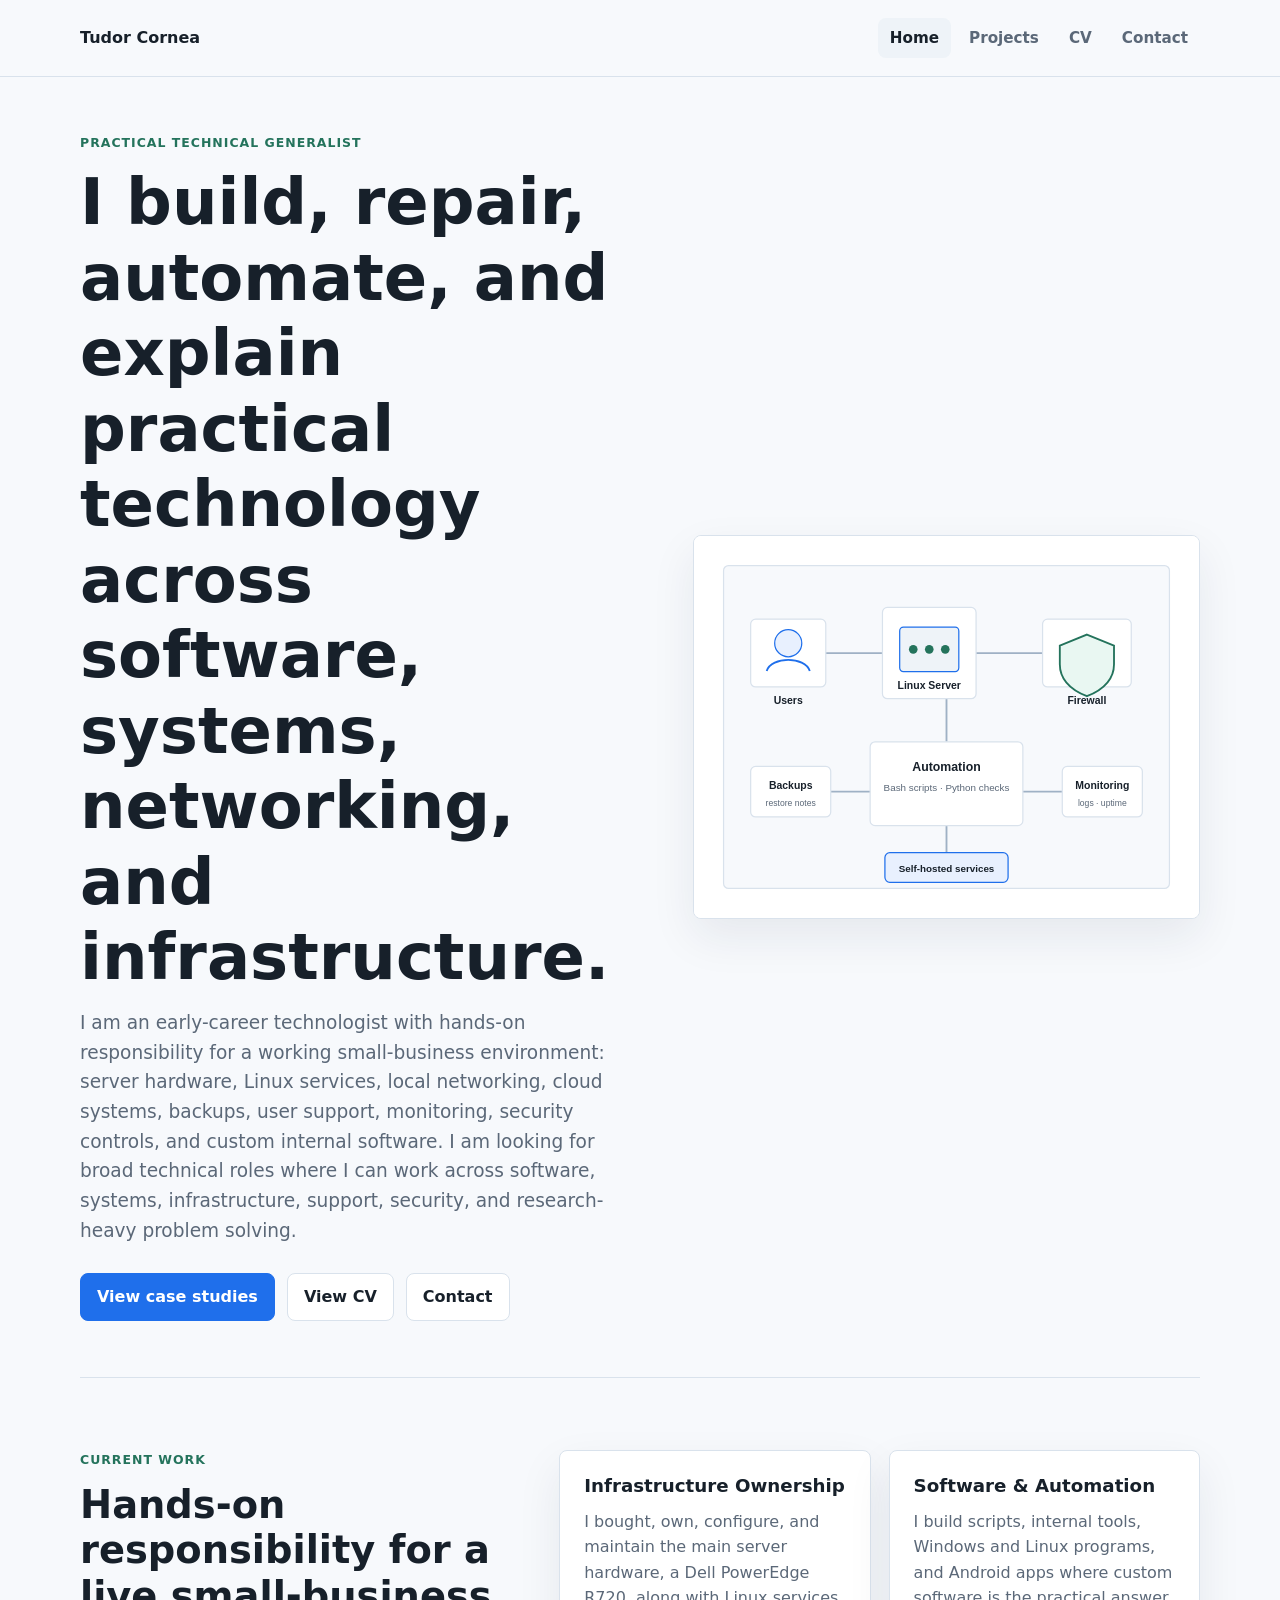
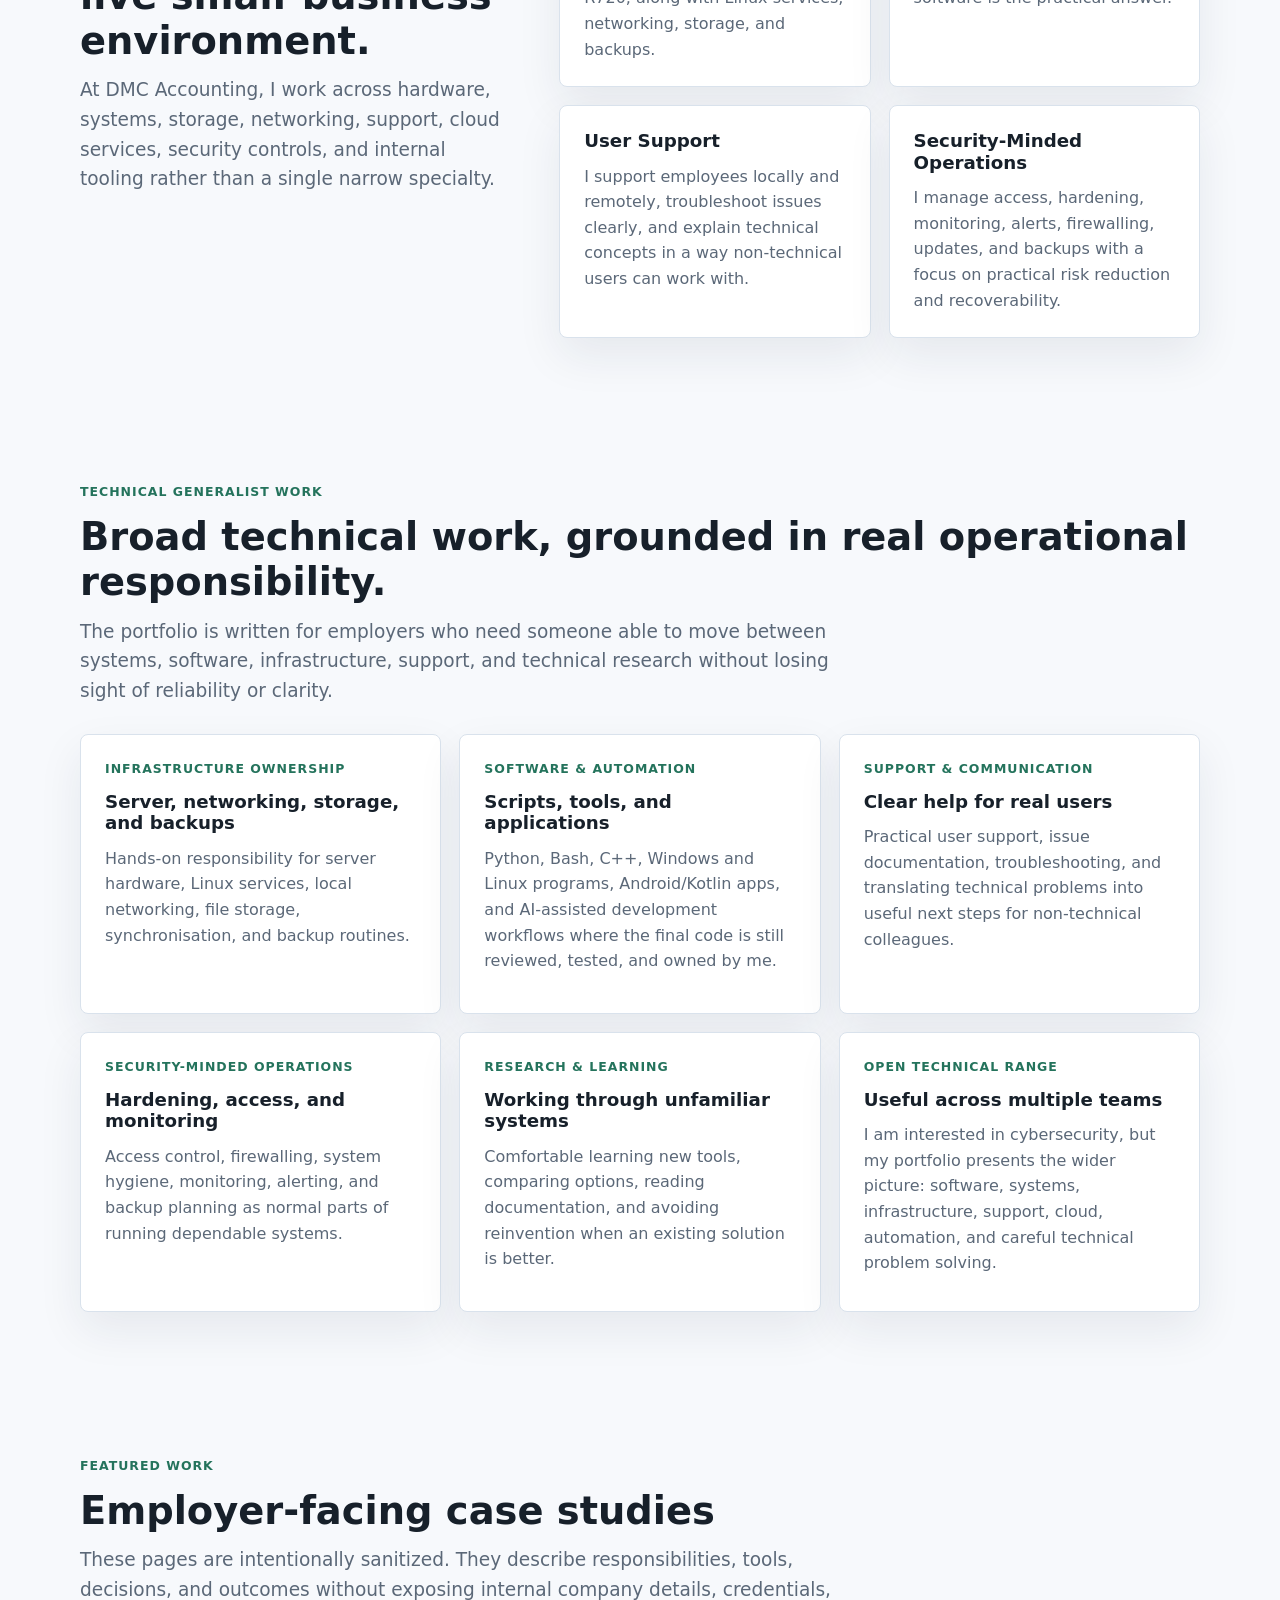
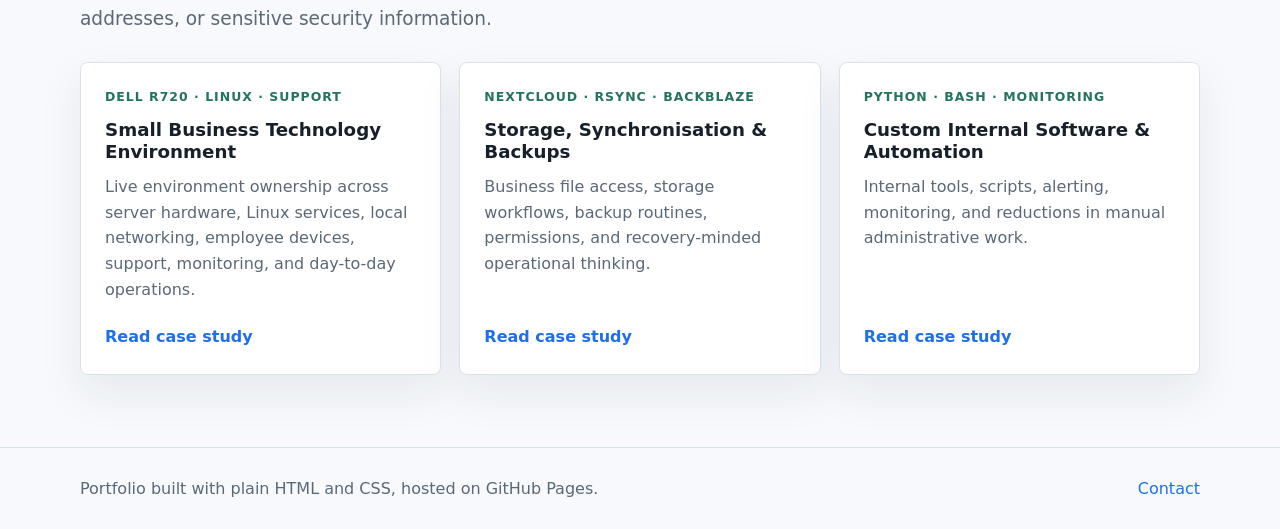
==== index.html @ 1cc172dd "Rewrite portfolio for technical generalist positioning" ====
<!DOCTYPE html>
<html lang="en">
<head>
  <meta charset="UTF-8">
  <meta name="viewport" content="width=device-width, initial-scale=1.0">
  <meta name="description" content="Tudor Cornea portfolio: practical technical generalist across software, systems, infrastructure, support, automation, and security.">
  <title>Tudor Cornea | Technical Generalist Portfolio</title>
  <link rel="stylesheet" href="style.css">
</head>
<body>
  <header class="site-header">
    <a class="brand" href="index.html">Tudor Cornea</a>
    <nav class="site-nav" aria-label="Primary navigation">
      <a href="index.html" aria-current="page">Home</a>
      <a href="projects.html">Projects</a>
      <a href="cv.html">CV</a>
      <a href="contact.html">Contact</a>
    </nav>
  </header>

  <main>
    <section class="hero section">
      <div class="hero-content">
        <p class="eyebrow">Practical Technical Generalist</p>
        <h1>I build, repair, automate, and explain practical technology across software, systems, networking, and infrastructure.</h1>
        <p class="lead">
          I am an early-career technologist with hands-on responsibility for a working small-business environment:
          server hardware, Linux services, local networking, cloud systems, backups, user support, monitoring,
          security controls, and custom internal software. I am looking for broad technical roles where I can
          work across software, systems, infrastructure, support, security, and research-heavy problem solving.
        </p>
        <div class="actions">
          <a class="button primary" href="projects.html">View case studies</a>
          <a class="button" href="cv.html">View CV</a>
          <a class="button" href="contact.html">Contact</a>
        </div>
      </div>
      <img class="hero-visual" src="assets/infrastructure-map.svg" alt="Simplified infrastructure diagram showing users, Linux server, backups, monitoring, networking, and hosted services.">
    </section>

    <section class="section split">
      <div>
        <p class="eyebrow">Current Work</p>
        <h2>Hands-on responsibility for a live small-business environment.</h2>
        <p class="lead small-lead">
          At DMC Accounting, I work across hardware, systems, storage, networking, support, cloud services,
          security controls, and internal tooling rather than a single narrow specialty.
        </p>
      </div>
      <div class="skill-grid" aria-label="Current responsibilities">
        <div class="skill-item">
          <h3>Infrastructure Ownership</h3>
          <p>I bought, own, configure, and maintain the main server hardware, a Dell PowerEdge R720, along with Linux services, networking, storage, and backups.</p>
        </div>
        <div class="skill-item">
          <h3>Software & Automation</h3>
          <p>I build scripts, internal tools, Windows and Linux programs, and Android apps where custom software is the practical answer.</p>
        </div>
        <div class="skill-item">
          <h3>User Support</h3>
          <p>I support employees locally and remotely, troubleshoot issues clearly, and explain technical concepts in a way non-technical users can work with.</p>
        </div>
        <div class="skill-item">
          <h3>Security-Minded Operations</h3>
          <p>I manage access, hardening, monitoring, alerts, firewalling, updates, and backups with a focus on practical risk reduction and recoverability.</p>
        </div>
      </div>
    </section>

    <section class="section">
      <div class="section-heading">
        <p class="eyebrow">Technical Generalist Work</p>
        <h2>Broad technical work, grounded in real operational responsibility.</h2>
        <p class="lead small-lead">The portfolio is written for employers who need someone able to move between systems, software, infrastructure, support, and technical research without losing sight of reliability or clarity.</p>
      </div>
      <div class="card-grid">
        <article class="project-card">
          <div class="card-meta">Infrastructure Ownership</div>
          <h3>Server, networking, storage, and backups</h3>
          <p>Hands-on responsibility for server hardware, Linux services, local networking, file storage, synchronisation, and backup routines.</p>
        </article>
        <article class="project-card">
          <div class="card-meta">Software & Automation</div>
          <h3>Scripts, tools, and applications</h3>
          <p>Python, Bash, C++, Windows and Linux programs, Android/Kotlin apps, and AI-assisted development workflows where the final code is still reviewed, tested, and owned by me.</p>
        </article>
        <article class="project-card">
          <div class="card-meta">Support & Communication</div>
          <h3>Clear help for real users</h3>
          <p>Practical user support, issue documentation, troubleshooting, and translating technical problems into useful next steps for non-technical colleagues.</p>
        </article>
        <article class="project-card">
          <div class="card-meta">Security-Minded Operations</div>
          <h3>Hardening, access, and monitoring</h3>
          <p>Access control, firewalling, system hygiene, monitoring, alerting, and backup planning as normal parts of running dependable systems.</p>
        </article>
        <article class="project-card">
          <div class="card-meta">Research & Learning</div>
          <h3>Working through unfamiliar systems</h3>
          <p>Comfortable learning new tools, comparing options, reading documentation, and avoiding reinvention when an existing solution is better.</p>
        </article>
        <article class="project-card">
          <div class="card-meta">Open Technical Range</div>
          <h3>Useful across multiple teams</h3>
          <p>I am interested in cybersecurity, but my portfolio presents the wider picture: software, systems, infrastructure, support, cloud, automation, and careful technical problem solving.</p>
        </article>
      </div>
    </section>

    <section class="section">
      <div class="section-heading">
        <p class="eyebrow">Featured Work</p>
        <h2>Employer-facing case studies</h2>
        <p class="lead small-lead">These pages are intentionally sanitized. They describe responsibilities, tools, decisions, and outcomes without exposing internal company details, credentials, addresses, or sensitive security information.</p>
      </div>
      <div class="card-grid">
        <article class="project-card">
          <div class="card-meta">Dell R720 · Linux · Support</div>
          <h3>Small Business Technology Environment</h3>
          <p>Live environment ownership across server hardware, Linux services, local networking, employee devices, support, monitoring, and day-to-day operations.</p>
          <a href="projects/linux-infrastructure.html">Read case study</a>
        </article>
        <article class="project-card">
          <div class="card-meta">Nextcloud · rsync · Backblaze</div>
          <h3>Storage, Synchronisation & Backups</h3>
          <p>Business file access, storage workflows, backup routines, permissions, and recovery-minded operational thinking.</p>
          <a href="projects/backup-storage.html">Read case study</a>
        </article>
        <article class="project-card">
          <div class="card-meta">Python · Bash · Monitoring</div>
          <h3>Custom Internal Software & Automation</h3>
          <p>Internal tools, scripts, alerting, monitoring, and reductions in manual administrative work.</p>
          <a href="projects/automation-monitoring.html">Read case study</a>
        </article>
      </div>
    </section>
  </main>

  <footer class="site-footer">
    <p>Portfolio built with plain HTML and CSS, hosted on GitHub Pages.</p>
    <a href="contact.html">Contact</a>
  </footer>
</body>
</html>
---- style.css ----
:root {
  --background: #f7f9fc;
  --surface: #ffffff;
  --surface-muted: #eef3f8;
  --text: #17202a;
  --muted: #5b6878;
  --line: #d9e2ec;
  --accent: #1f6feb;
  --accent-dark: #164ea6;
  --success: #24735c;
  --shadow: 0 18px 45px rgba(30, 42, 62, 0.08);
  --radius: 8px;
  --max-width: 1120px;
}

* {
  box-sizing: border-box;
}

html {
  scroll-behavior: smooth;
}

body {
  margin: 0;
  background: var(--background);
  color: var(--text);
  font-family: Inter, ui-sans-serif, system-ui, -apple-system, BlinkMacSystemFont, "Segoe UI", sans-serif;
  font-size: 16px;
  line-height: 1.6;
}

a {
  color: var(--accent);
  text-decoration: none;
}

a:hover,
a:focus {
  color: var(--accent-dark);
  text-decoration: underline;
}

img {
  display: block;
  max-width: 100%;
}

.site-header {
  position: sticky;
  top: 0;
  z-index: 10;
  display: flex;
  align-items: center;
  justify-content: space-between;
  gap: 24px;
  width: 100%;
  padding: 18px max(24px, calc((100vw - var(--max-width)) / 2));
  background: rgba(247, 249, 252, 0.92);
  border-bottom: 1px solid var(--line);
  backdrop-filter: blur(14px);
}

.brand {
  color: var(--text);
  font-weight: 750;
  white-space: nowrap;
}

.site-nav {
  display: flex;
  flex-wrap: wrap;
  justify-content: flex-end;
  gap: 6px;
}

.site-nav a {
  color: var(--muted);
  padding: 8px 12px;
  border-radius: var(--radius);
  font-size: 0.95rem;
  font-weight: 650;
}

.site-nav a:hover,
.site-nav a:focus,
.site-nav a[aria-current="page"] {
  background: var(--surface-muted);
  color: var(--text);
  text-decoration: none;
}

.section,
.resume-layout {
  width: min(var(--max-width), calc(100% - 40px));
  margin: 0 auto;
}

.section {
  padding: 72px 0;
}

.hero {
  display: grid;
  grid-template-columns: minmax(0, 1.05fr) minmax(320px, 0.95fr);
  align-items: center;
  gap: 52px;
  min-height: calc(100vh - 74px);
  padding-top: 56px;
  padding-bottom: 56px;
}

.hero-content {
  max-width: 720px;
}

.hero-visual {
  width: 100%;
  border: 1px solid var(--line);
  border-radius: var(--radius);
  box-shadow: var(--shadow);
  background: var(--surface);
}

.page-header {
  max-width: 860px;
  margin-left: auto;
  margin-right: auto;
  text-align: center;
}

.eyebrow,
.card-meta {
  margin: 0 0 12px;
  color: var(--success);
  font-size: 0.78rem;
  font-weight: 800;
  letter-spacing: 0.08em;
  text-transform: uppercase;
}

h1,
h2,
h3 {
  margin: 0;
  color: var(--text);
  line-height: 1.18;
}

h1 {
  max-width: 900px;
  font-size: clamp(2.2rem, 5vw, 4.7rem);
}

h2 {
  font-size: clamp(1.65rem, 3vw, 2.6rem);
}

h3 {
  font-size: 1.14rem;
}

p {
  margin: 12px 0 0;
}

.lead {
  max-width: 760px;
  color: var(--muted);
  font-size: 1.16rem;
}

.actions {
  display: flex;
  flex-wrap: wrap;
  gap: 12px;
  margin-top: 28px;
}

.button {
  display: inline-flex;
  align-items: center;
  justify-content: center;
  min-height: 44px;
  padding: 10px 16px;
  border: 1px solid var(--line);
  border-radius: var(--radius);
  background: var(--surface);
  color: var(--text);
  font-weight: 750;
  text-decoration: none;
}

.button:hover,
.button:focus {
  border-color: var(--accent);
  color: var(--accent-dark);
  text-decoration: none;
}

.button.primary {
  border-color: var(--accent);
  background: var(--accent);
  color: #ffffff;
}

.button.primary:hover,
.button.primary:focus {
  background: var(--accent-dark);
  color: #ffffff;
}

.split {
  display: grid;
  grid-template-columns: minmax(240px, 0.8fr) minmax(0, 1.2fr);
  gap: 52px;
  border-top: 1px solid var(--line);
}

.skill-grid,
.card-grid,
.contact-grid {
  display: grid;
  grid-template-columns: repeat(3, minmax(0, 1fr));
  gap: 18px;
}

.skill-grid {
  grid-template-columns: repeat(2, minmax(0, 1fr));
}

.skill-item,
.project-card,
.contact-card,
.case-panel,
.resume-section {
  border: 1px solid var(--line);
  border-radius: var(--radius);
  background: var(--surface);
  box-shadow: var(--shadow);
}

.skill-item,
.project-card,
.contact-card,
.case-panel {
  padding: 24px;
}

.project-card {
  display: flex;
  min-height: 280px;
  flex-direction: column;
}

.project-card p,
.skill-item p,
.contact-card p,
.timeline-item p {
  color: var(--muted);
}

.project-card a {
  margin-top: auto;
  padding-top: 22px;
  font-weight: 750;
}

.section-heading {
  margin-bottom: 28px;
}

.resume-layout {
  padding-bottom: 72px;
}

.resume-section {
  margin-top: 18px;
  padding: 28px;
}

.tag-list {
  display: flex;
  flex-wrap: wrap;
  gap: 10px;
  margin-top: 18px;
}

.tag-list span {
  border: 1px solid var(--line);
  border-radius: 999px;
  background: var(--surface-muted);
  padding: 6px 11px;
  color: var(--text);
  font-size: 0.92rem;
  font-weight: 650;
}

.timeline-item {
  margin-top: 22px;
  padding-top: 22px;
  border-top: 1px solid var(--line);
}

.timeline-item:first-of-type {
  margin-top: 16px;
}

.case-study {
  width: min(880px, calc(100% - 40px));
  margin: 0 auto;
  padding: 64px 0 76px;
}

.case-study header {
  padding-bottom: 32px;
  border-bottom: 1px solid var(--line);
}

.case-study section {
  margin-top: 34px;
}

.case-study h2 {
  font-size: 1.55rem;
}

.case-study ul {
  margin: 14px 0 0;
  padding-left: 22px;
}

.case-study li + li {
  margin-top: 8px;
}

.case-panel {
  margin-top: 28px;
  background: #fbfcfe;
}

.site-footer {
  display: flex;
  align-items: center;
  justify-content: space-between;
  gap: 18px;
  padding: 28px max(24px, calc((100vw - var(--max-width)) / 2));
  border-top: 1px solid var(--line);
  color: var(--muted);
}

.site-footer p {
  margin: 0;
}

@media (max-width: 820px) {
  .site-header,
  .site-footer {
    align-items: flex-start;
    flex-direction: column;
  }

  .site-nav {
    justify-content: flex-start;
  }

  .hero,
  .split,
  .skill-grid,
  .card-grid,
  .contact-grid {
    grid-template-columns: 1fr;
  }

  .hero {
    min-height: auto;
    gap: 32px;
  }

  .section {
    padding: 52px 0;
  }

  .project-card {
    min-height: 240px;
  }
}

@media (max-width: 520px) {
  .section,
  .resume-layout,
  .case-study {
    width: min(100% - 28px, var(--max-width));
  }

  .site-header {
    padding: 14px;
  }

  .site-nav a {
    padding: 7px 9px;
  }

  .actions {
    flex-direction: column;
  }

  .button {
    width: 100%;
  }

  .skill-item,
  .project-card,
  .contact-card,
  .case-panel,
  .resume-section {
    padding: 20px;
  }
}
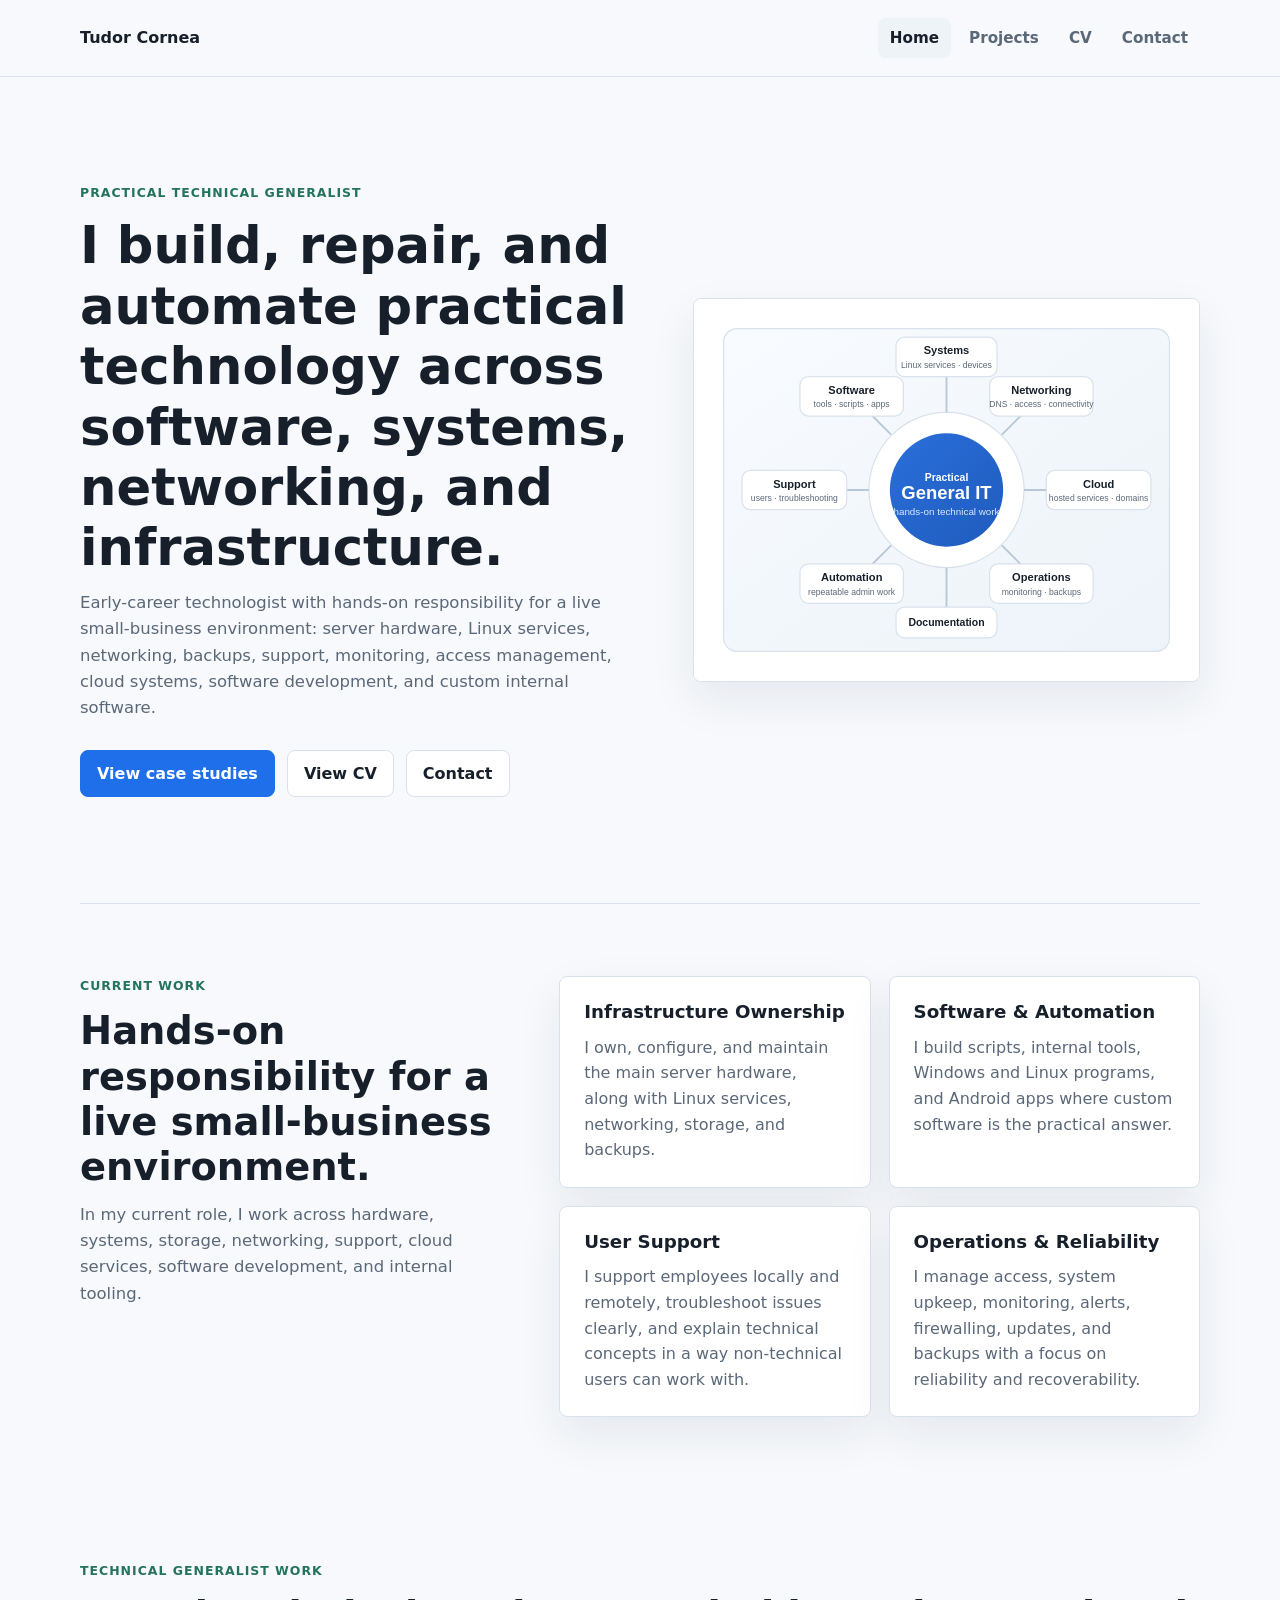
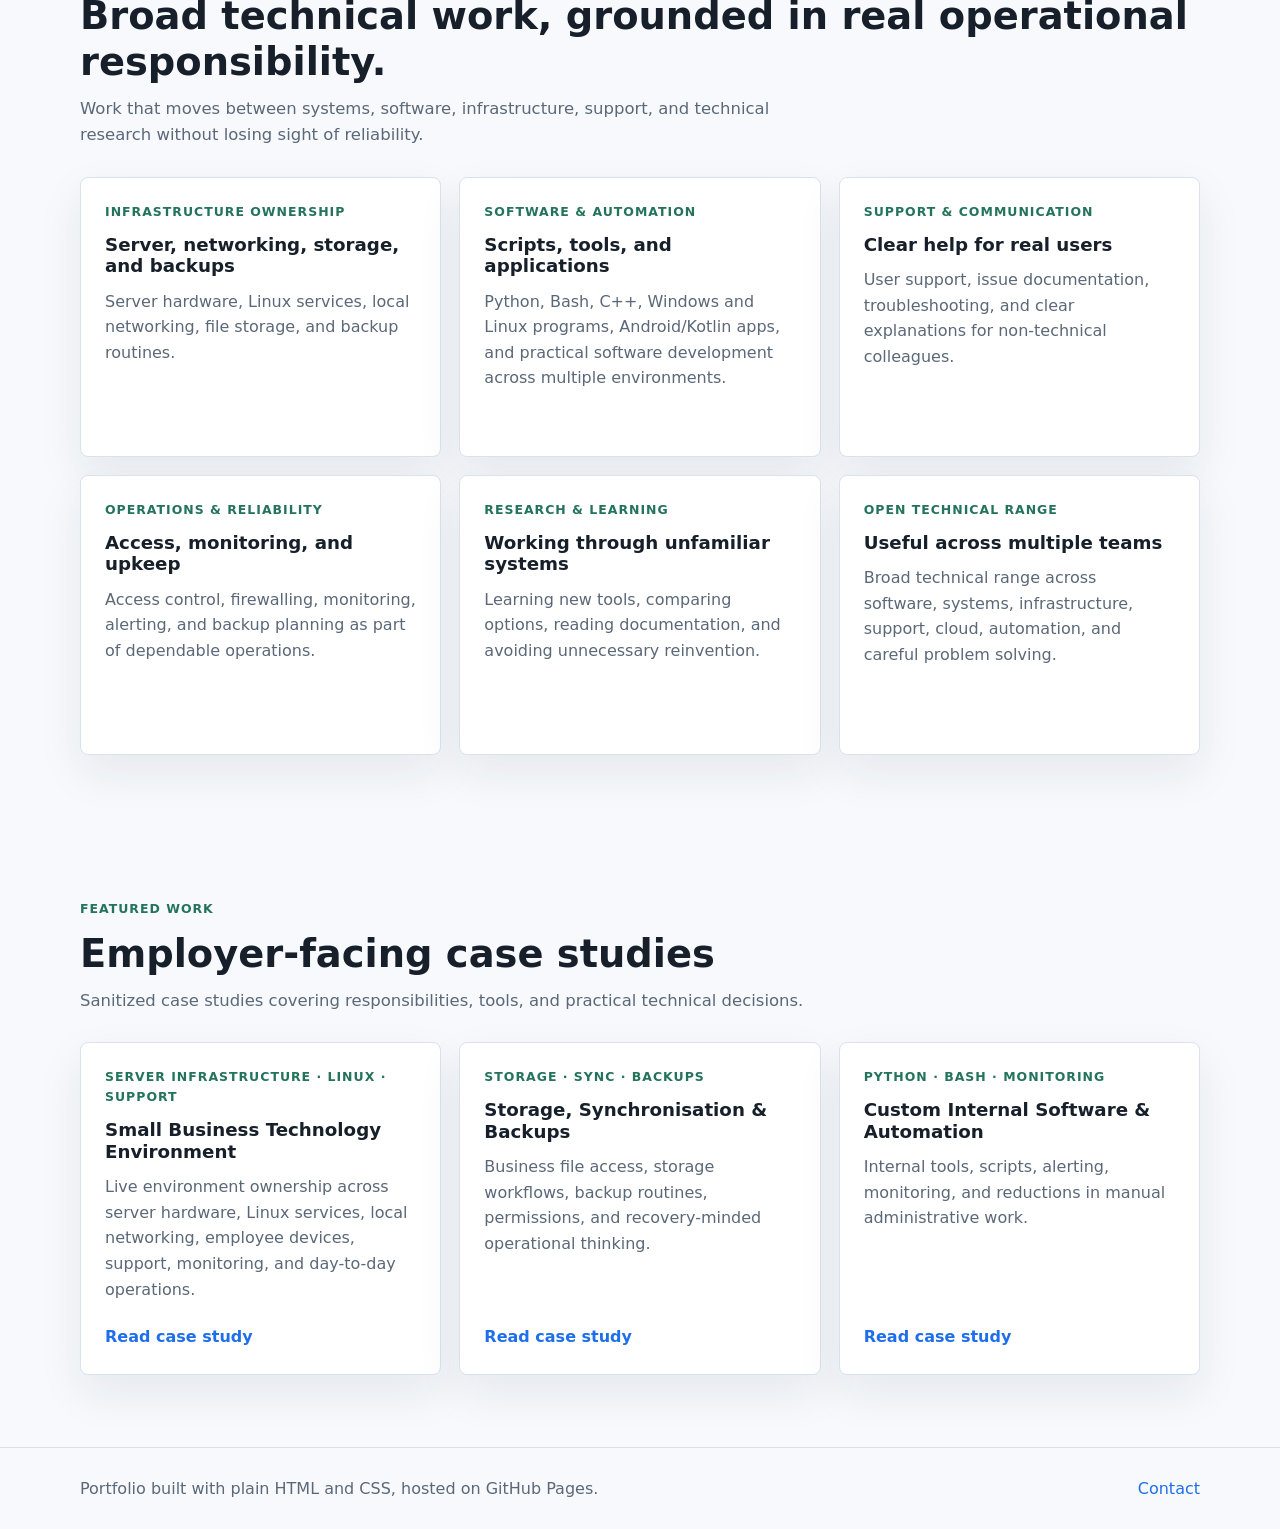
==== commit 8363adc2: "Refine portfolio content and homepage presentation" ====
--- a/index.html
+++ b/index.html
@@ -3,7 +3,7 @@
 <head>
   <meta charset="UTF-8">
   <meta name="viewport" content="width=device-width, initial-scale=1.0">
-  <meta name="description" content="Tudor Cornea portfolio: practical technical generalist across software, systems, infrastructure, support, automation, and security.">
+  <meta name="description" content="Tudor Cornea portfolio: practical technical generalist across software, systems, infrastructure, support, automation, and operations.">
   <title>Tudor Cornea | Technical Generalist Portfolio</title>
   <link rel="stylesheet" href="style.css">
 </head>
@@ -22,12 +22,11 @@
     <section class="hero section">
       <div class="hero-content">
         <p class="eyebrow">Practical Technical Generalist</p>
-        <h1>I build, repair, automate, and explain practical technology across software, systems, networking, and infrastructure.</h1>
+        <h1>I build, repair, and automate practical technology across software, systems, networking, and infrastructure.</h1>
         <p class="lead">
-          I am an early-career technologist with hands-on responsibility for a working small-business environment:
-          server hardware, Linux services, local networking, cloud systems, backups, user support, monitoring,
-          security controls, and custom internal software. I am looking for broad technical roles where I can
-          work across software, systems, infrastructure, support, security, and research-heavy problem solving.
+          Early-career technologist with hands-on responsibility for a live small-business environment:
+          server hardware, Linux services, networking, backups, support, monitoring, access management,
+          cloud systems, software development, and custom internal software.
         </p>
         <div class="actions">
           <a class="button primary" href="projects.html">View case studies</a>
@@ -35,7 +34,7 @@
           <a class="button" href="contact.html">Contact</a>
         </div>
       </div>
-      <img class="hero-visual" src="assets/infrastructure-map.svg" alt="Simplified infrastructure diagram showing users, Linux server, backups, monitoring, networking, and hosted services.">
+      <img class="hero-visual" src="assets/infrastructure-map.svg" alt="Graphic showing general IT work across systems, software, networking, support, cloud, automation, operations, and documentation.">
     </section>
 
     <section class="section split">
@@ -43,14 +42,13 @@
         <p class="eyebrow">Current Work</p>
         <h2>Hands-on responsibility for a live small-business environment.</h2>
         <p class="lead small-lead">
-          At DMC Accounting, I work across hardware, systems, storage, networking, support, cloud services,
-          security controls, and internal tooling rather than a single narrow specialty.
+          In my current role, I work across hardware, systems, storage, networking, support, cloud services, software development, and internal tooling.
         </p>
       </div>
       <div class="skill-grid" aria-label="Current responsibilities">
         <div class="skill-item">
           <h3>Infrastructure Ownership</h3>
-          <p>I bought, own, configure, and maintain the main server hardware, a Dell PowerEdge R720, along with Linux services, networking, storage, and backups.</p>
+          <p>I own, configure, and maintain the main server hardware, along with Linux services, networking, storage, and backups.</p>
         </div>
         <div class="skill-item">
           <h3>Software & Automation</h3>
@@ -61,8 +59,8 @@
           <p>I support employees locally and remotely, troubleshoot issues clearly, and explain technical concepts in a way non-technical users can work with.</p>
         </div>
         <div class="skill-item">
-          <h3>Security-Minded Operations</h3>
-          <p>I manage access, hardening, monitoring, alerts, firewalling, updates, and backups with a focus on practical risk reduction and recoverability.</p>
+          <h3>Operations & Reliability</h3>
+          <p>I manage access, system upkeep, monitoring, alerts, firewalling, updates, and backups with a focus on reliability and recoverability.</p>
         </div>
       </div>
     </section>
@@ -71,38 +69,38 @@
       <div class="section-heading">
         <p class="eyebrow">Technical Generalist Work</p>
         <h2>Broad technical work, grounded in real operational responsibility.</h2>
-        <p class="lead small-lead">The portfolio is written for employers who need someone able to move between systems, software, infrastructure, support, and technical research without losing sight of reliability or clarity.</p>
+        <p class="lead small-lead">Work that moves between systems, software, infrastructure, support, and technical research without losing sight of reliability.</p>
       </div>
       <div class="card-grid">
         <article class="project-card">
           <div class="card-meta">Infrastructure Ownership</div>
           <h3>Server, networking, storage, and backups</h3>
-          <p>Hands-on responsibility for server hardware, Linux services, local networking, file storage, synchronisation, and backup routines.</p>
+          <p>Server hardware, Linux services, local networking, file storage, and backup routines.</p>
         </article>
         <article class="project-card">
           <div class="card-meta">Software & Automation</div>
           <h3>Scripts, tools, and applications</h3>
-          <p>Python, Bash, C++, Windows and Linux programs, Android/Kotlin apps, and AI-assisted development workflows where the final code is still reviewed, tested, and owned by me.</p>
+          <p>Python, Bash, C++, Windows and Linux programs, Android/Kotlin apps, and practical software development across multiple environments.</p>
         </article>
         <article class="project-card">
           <div class="card-meta">Support & Communication</div>
           <h3>Clear help for real users</h3>
-          <p>Practical user support, issue documentation, troubleshooting, and translating technical problems into useful next steps for non-technical colleagues.</p>
+          <p>User support, issue documentation, troubleshooting, and clear explanations for non-technical colleagues.</p>
         </article>
         <article class="project-card">
-          <div class="card-meta">Security-Minded Operations</div>
-          <h3>Hardening, access, and monitoring</h3>
-          <p>Access control, firewalling, system hygiene, monitoring, alerting, and backup planning as normal parts of running dependable systems.</p>
+          <div class="card-meta">Operations & Reliability</div>
+          <h3>Access, monitoring, and upkeep</h3>
+          <p>Access control, firewalling, monitoring, alerting, and backup planning as part of dependable operations.</p>
         </article>
         <article class="project-card">
           <div class="card-meta">Research & Learning</div>
           <h3>Working through unfamiliar systems</h3>
-          <p>Comfortable learning new tools, comparing options, reading documentation, and avoiding reinvention when an existing solution is better.</p>
+          <p>Learning new tools, comparing options, reading documentation, and avoiding unnecessary reinvention.</p>
         </article>
         <article class="project-card">
           <div class="card-meta">Open Technical Range</div>
           <h3>Useful across multiple teams</h3>
-          <p>I am interested in cybersecurity, but my portfolio presents the wider picture: software, systems, infrastructure, support, cloud, automation, and careful technical problem solving.</p>
+          <p>Broad technical range across software, systems, infrastructure, support, cloud, automation, and careful problem solving.</p>
         </article>
       </div>
     </section>
@@ -111,17 +109,17 @@
       <div class="section-heading">
         <p class="eyebrow">Featured Work</p>
         <h2>Employer-facing case studies</h2>
-        <p class="lead small-lead">These pages are intentionally sanitized. They describe responsibilities, tools, decisions, and outcomes without exposing internal company details, credentials, addresses, or sensitive security information.</p>
+        <p class="lead small-lead">Sanitized case studies covering responsibilities, tools, and practical technical decisions.</p>
       </div>
       <div class="card-grid">
         <article class="project-card">
-          <div class="card-meta">Dell R720 · Linux · Support</div>
+          <div class="card-meta">Server Infrastructure · Linux · Support</div>
           <h3>Small Business Technology Environment</h3>
           <p>Live environment ownership across server hardware, Linux services, local networking, employee devices, support, monitoring, and day-to-day operations.</p>
           <a href="projects/linux-infrastructure.html">Read case study</a>
         </article>
         <article class="project-card">
-          <div class="card-meta">Nextcloud · rsync · Backblaze</div>
+          <div class="card-meta">Storage · Sync · Backups</div>
           <h3>Storage, Synchronisation & Backups</h3>
           <p>Business file access, storage workflows, backup routines, permissions, and recovery-minded operational thinking.</p>
           <a href="projects/backup-storage.html">Read case study</a>
--- a/style.css
+++ b/style.css
@@ -149,7 +149,7 @@
 
 h1 {
   max-width: 900px;
-  font-size: clamp(2.2rem, 5vw, 4.7rem);
+  font-size: clamp(1.95rem, 4vw, 3.5rem);
 }
 
 h2 {
@@ -167,7 +167,7 @@
 .lead {
   max-width: 760px;
   color: var(--muted);
-  font-size: 1.16rem;
+  font-size: 1.03rem;
 }
 
 .actions {
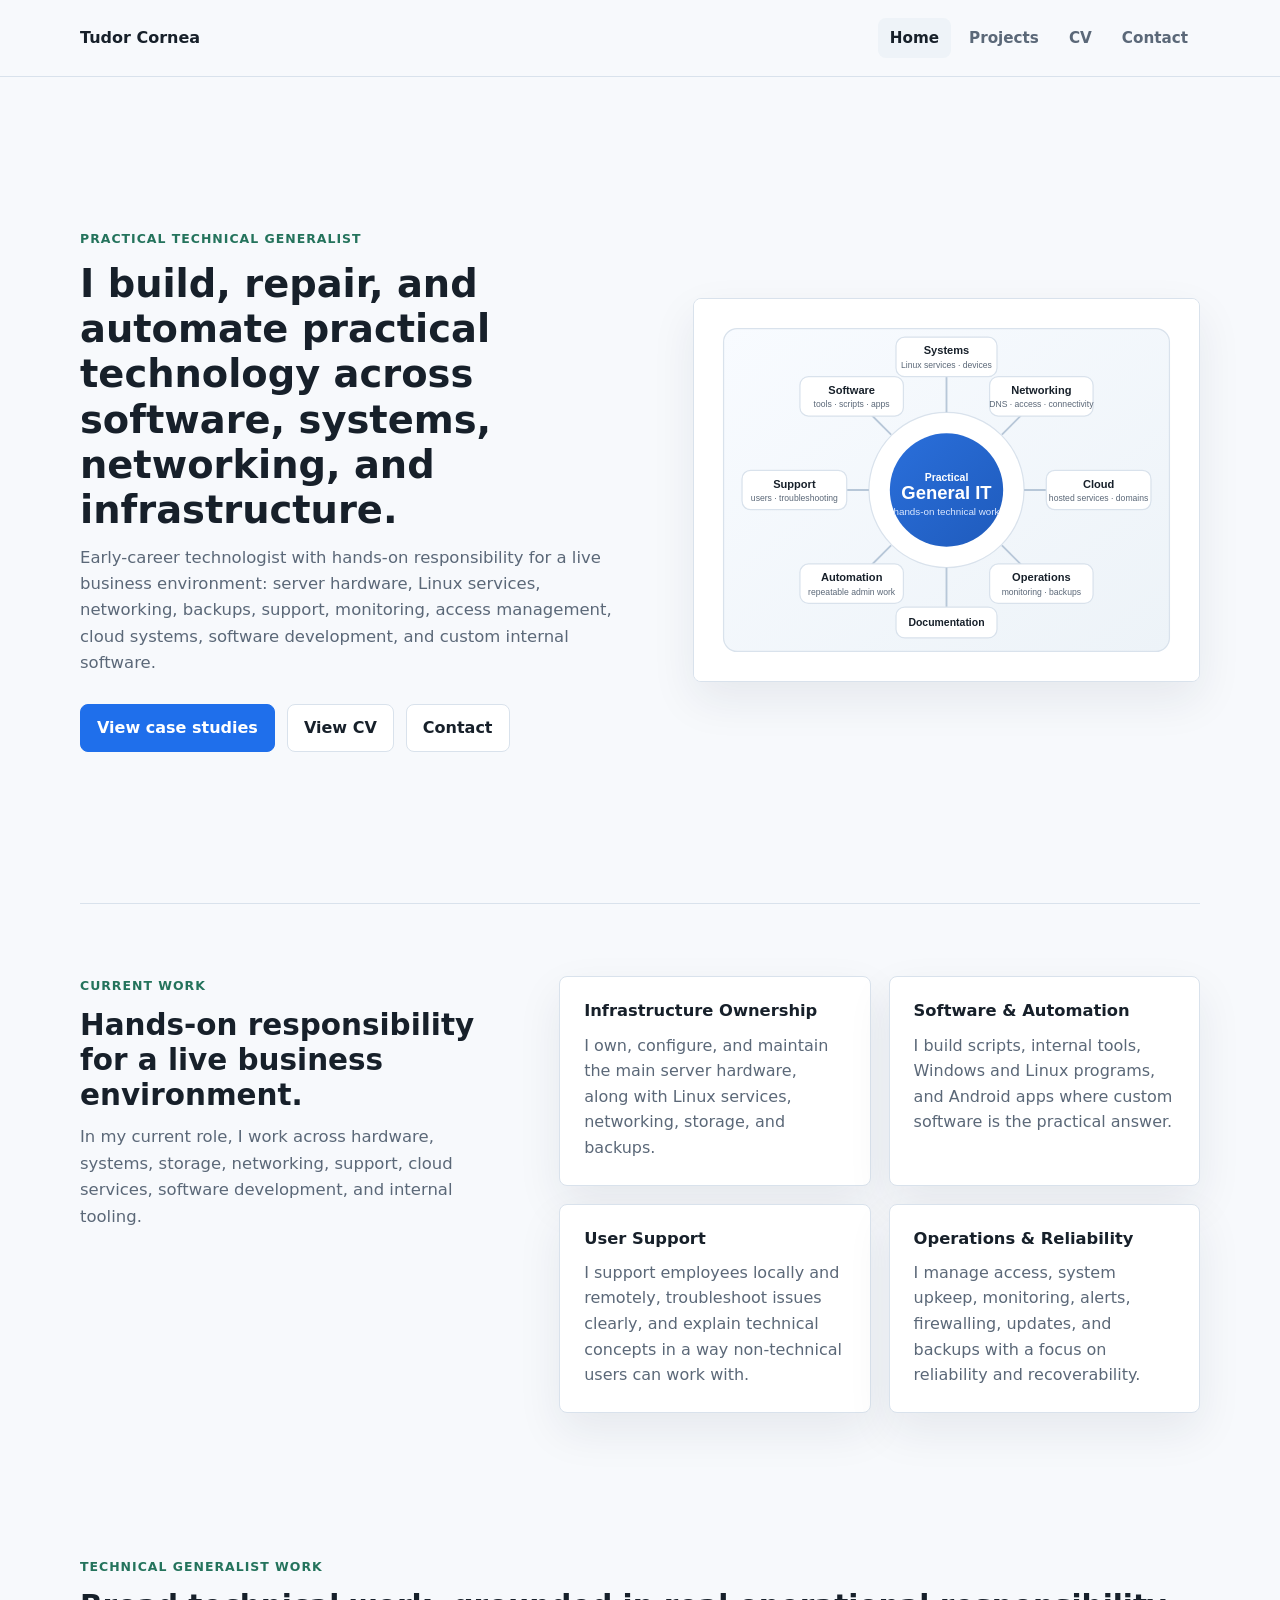
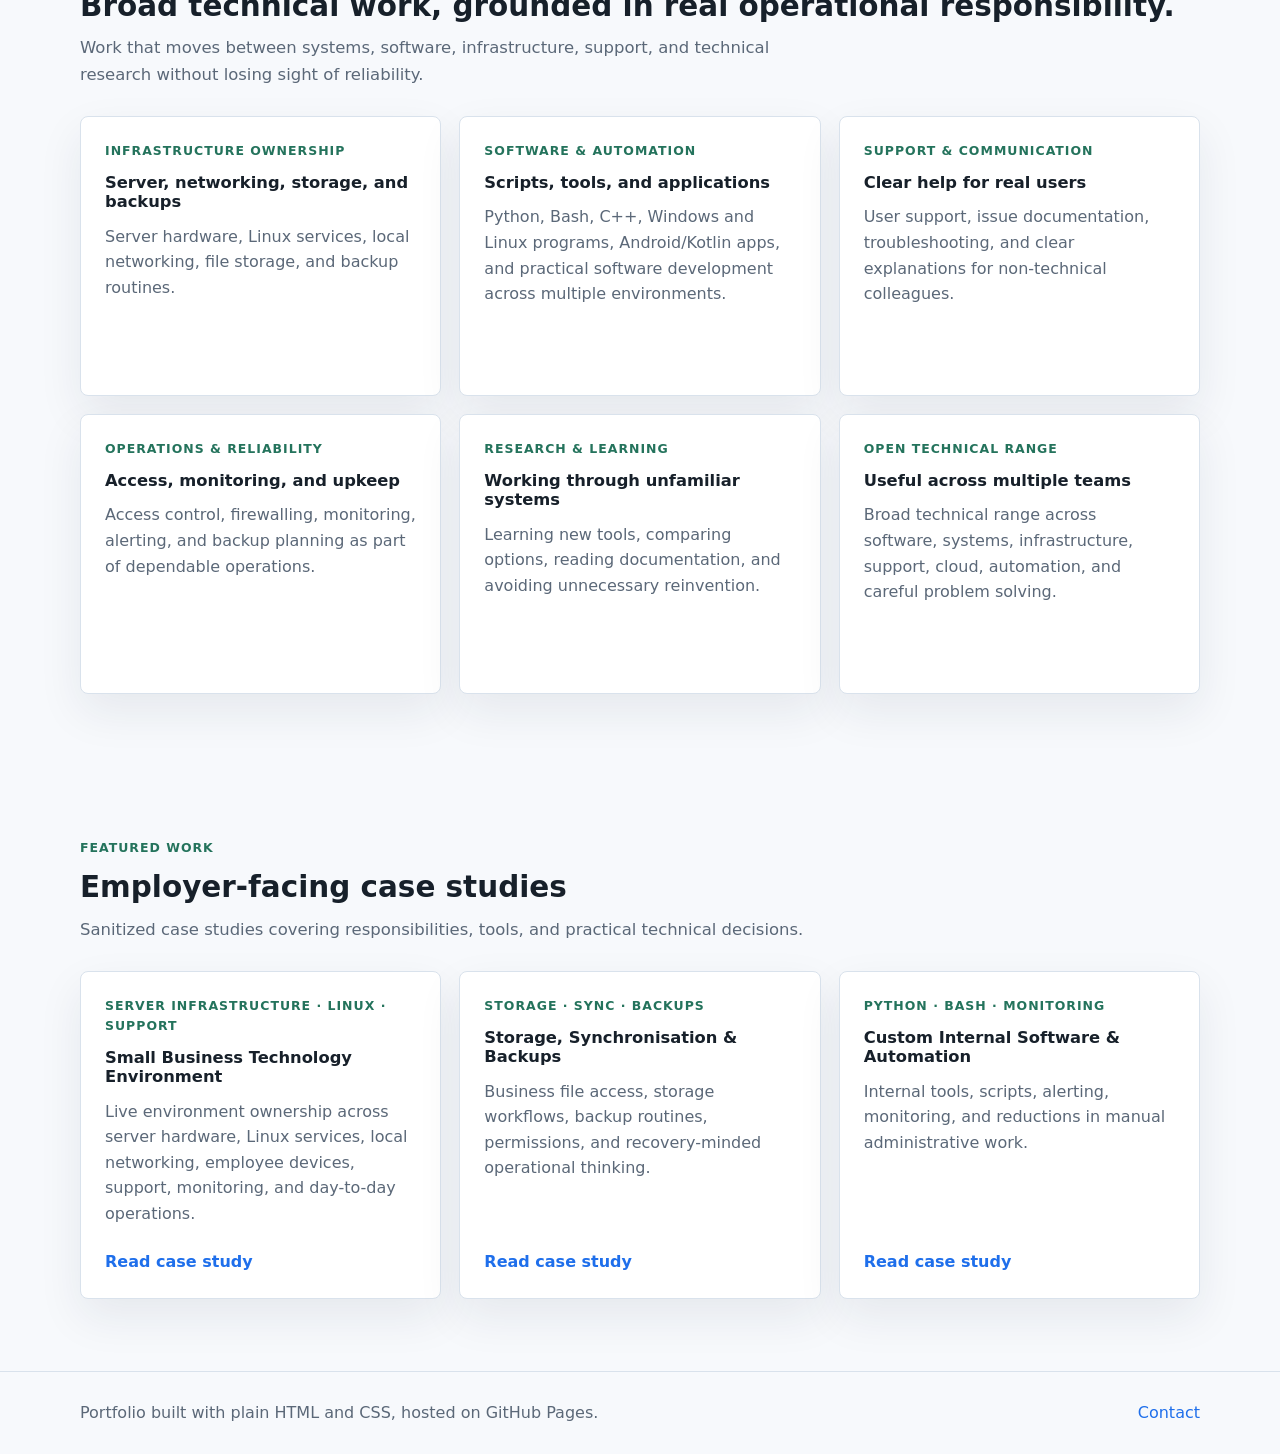
==== commit 77916a71: "Tighten portfolio wording and typography" ====
--- a/index.html
+++ b/index.html
@@ -24,7 +24,7 @@
         <p class="eyebrow">Practical Technical Generalist</p>
         <h1>I build, repair, and automate practical technology across software, systems, networking, and infrastructure.</h1>
         <p class="lead">
-          Early-career technologist with hands-on responsibility for a live small-business environment:
+          Early-career technologist with hands-on responsibility for a live business environment:
           server hardware, Linux services, networking, backups, support, monitoring, access management,
           cloud systems, software development, and custom internal software.
         </p>
@@ -40,7 +40,7 @@
     <section class="section split">
       <div>
         <p class="eyebrow">Current Work</p>
-        <h2>Hands-on responsibility for a live small-business environment.</h2>
+        <h2>Hands-on responsibility for a live business environment.</h2>
         <p class="lead small-lead">
           In my current role, I work across hardware, systems, storage, networking, support, cloud services, software development, and internal tooling.
         </p>
--- a/style.css
+++ b/style.css
@@ -149,15 +149,15 @@
 
 h1 {
   max-width: 900px;
-  font-size: clamp(1.95rem, 4vw, 3.5rem);
+  font-size: clamp(1.55rem, 3vw, 2.45rem);
 }
 
 h2 {
-  font-size: clamp(1.65rem, 3vw, 2.6rem);
+  font-size: clamp(1.3rem, 2.3vw, 1.9rem);
 }
 
 h3 {
-  font-size: 1.14rem;
+  font-size: 1.02rem;
 }
 
 p {
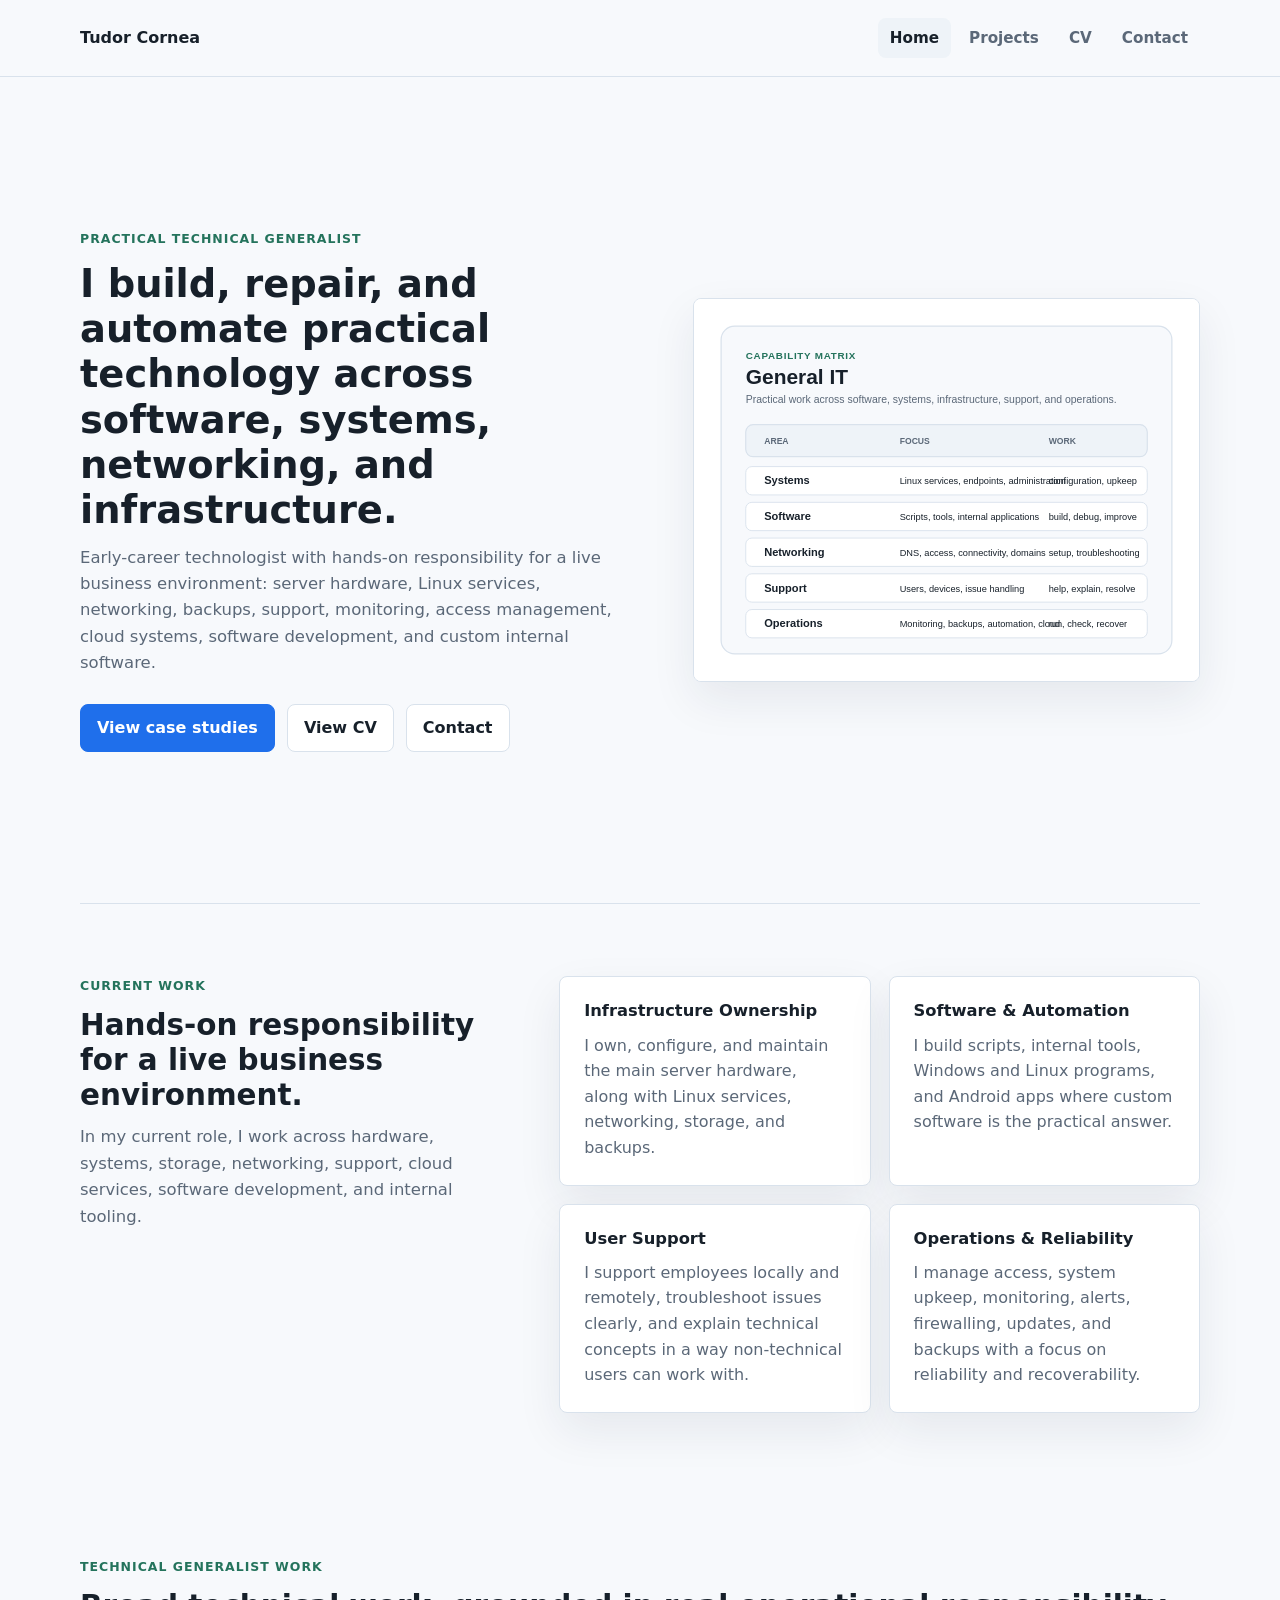
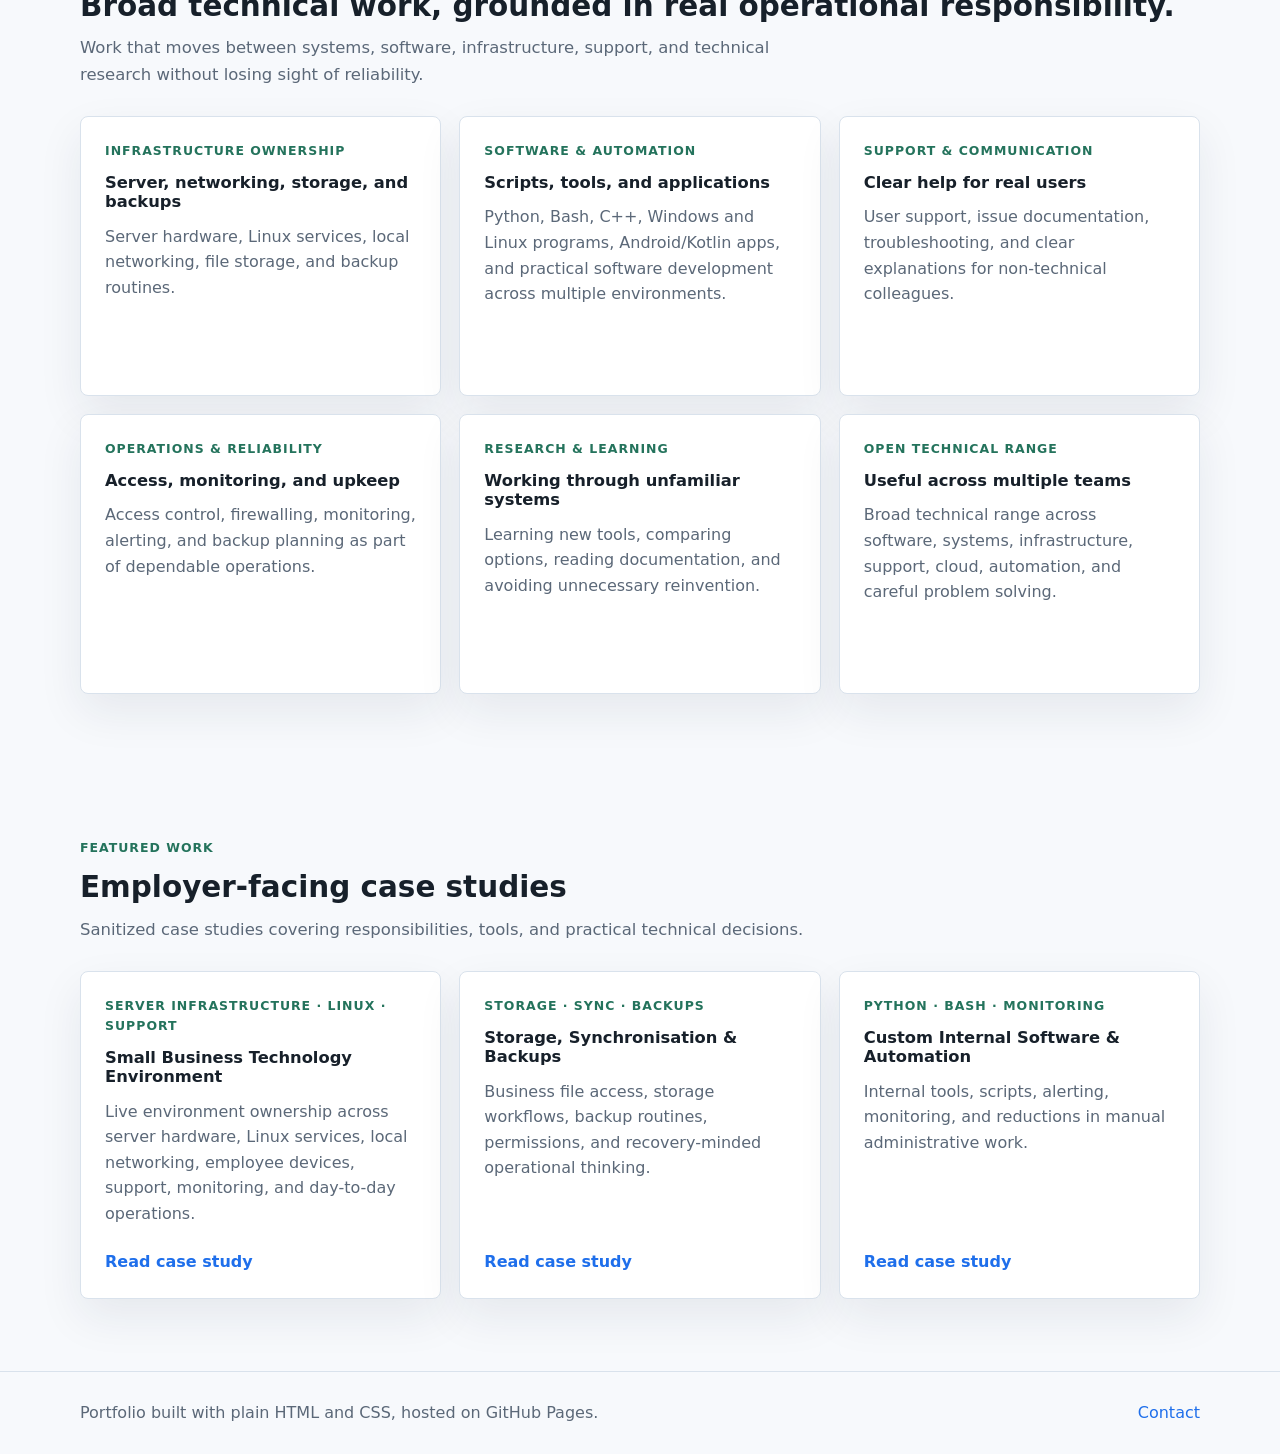
==== commit 220d6f70: "Update hero graphic and CV skills section" ====
--- a/index.html
+++ b/index.html
@@ -34,7 +34,7 @@
           <a class="button" href="contact.html">Contact</a>
         </div>
       </div>
-      <img class="hero-visual" src="assets/infrastructure-map.svg" alt="Graphic showing general IT work across systems, software, networking, support, cloud, automation, operations, and documentation.">
+      <img class="hero-visual" src="assets/infrastructure-map.svg" alt="Capability matrix showing general IT work across systems, software, networking, support, and operations.">
     </section>
 
     <section class="section split">
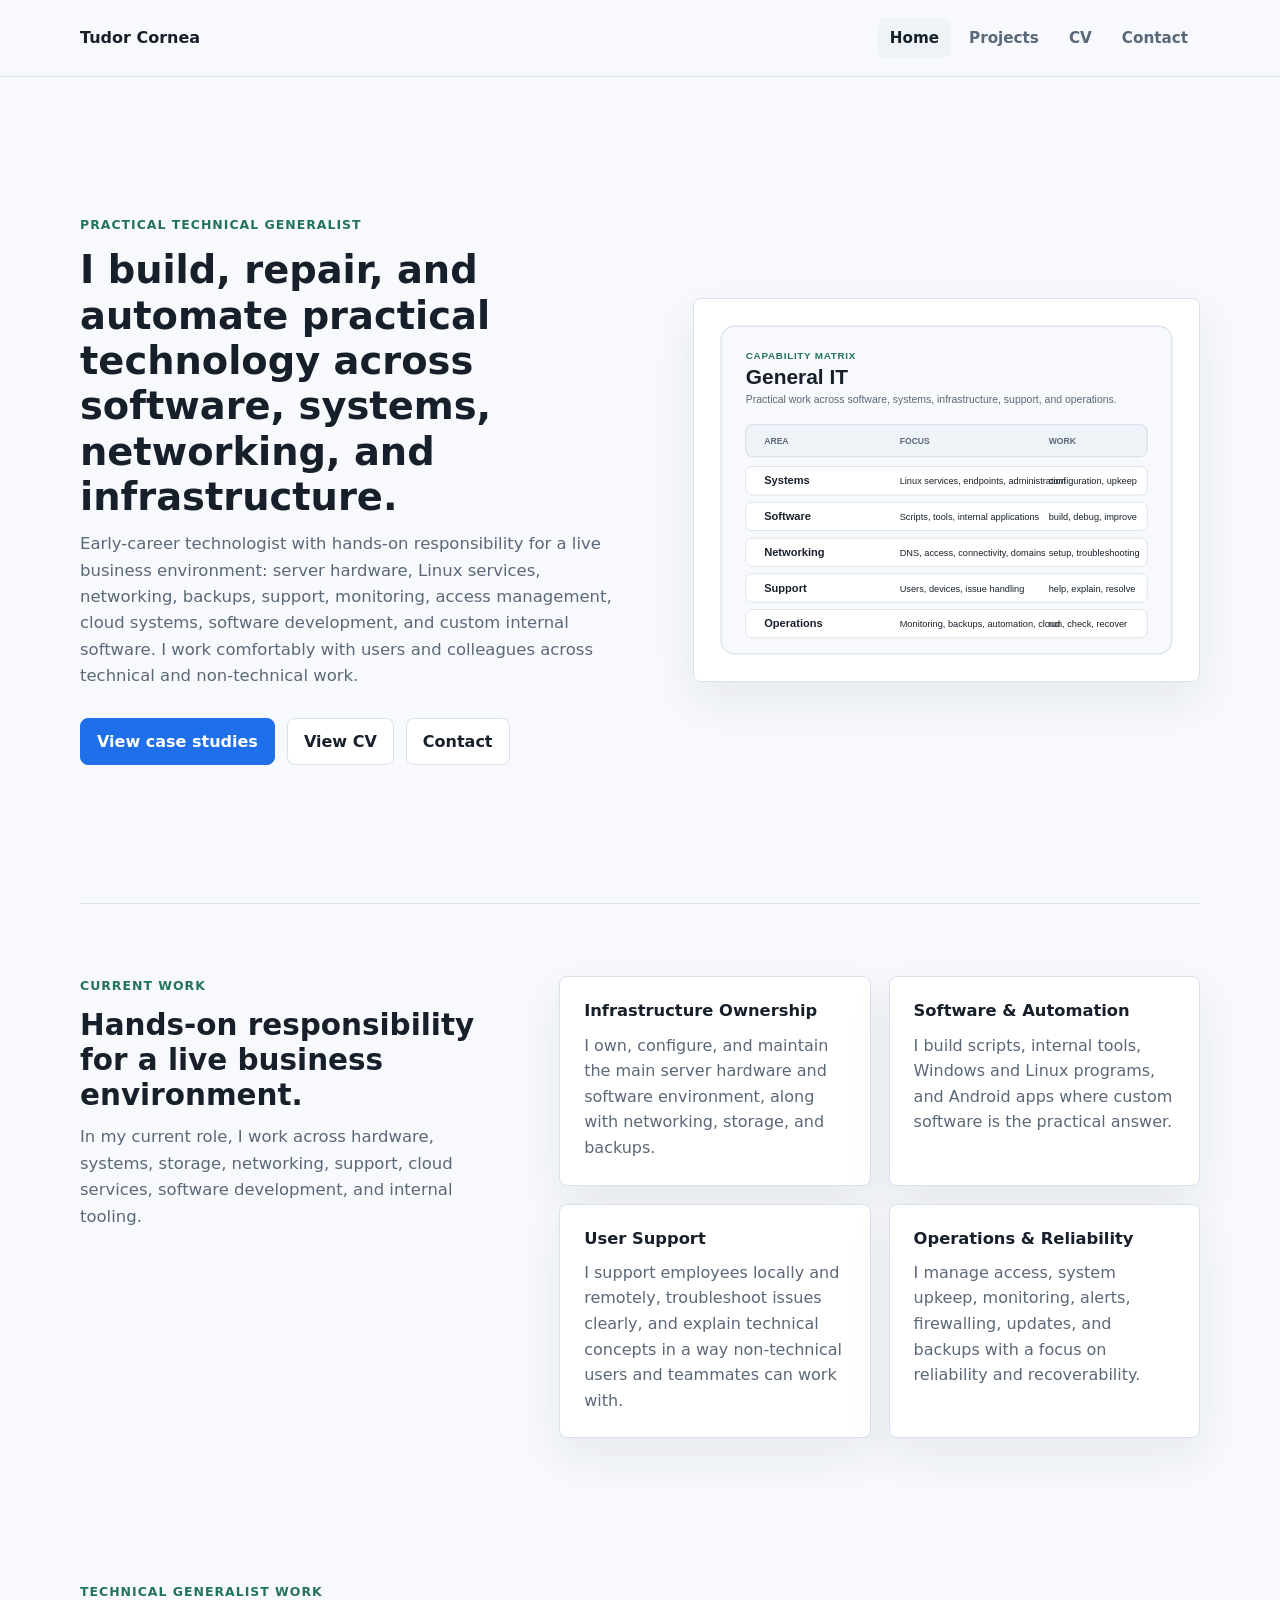
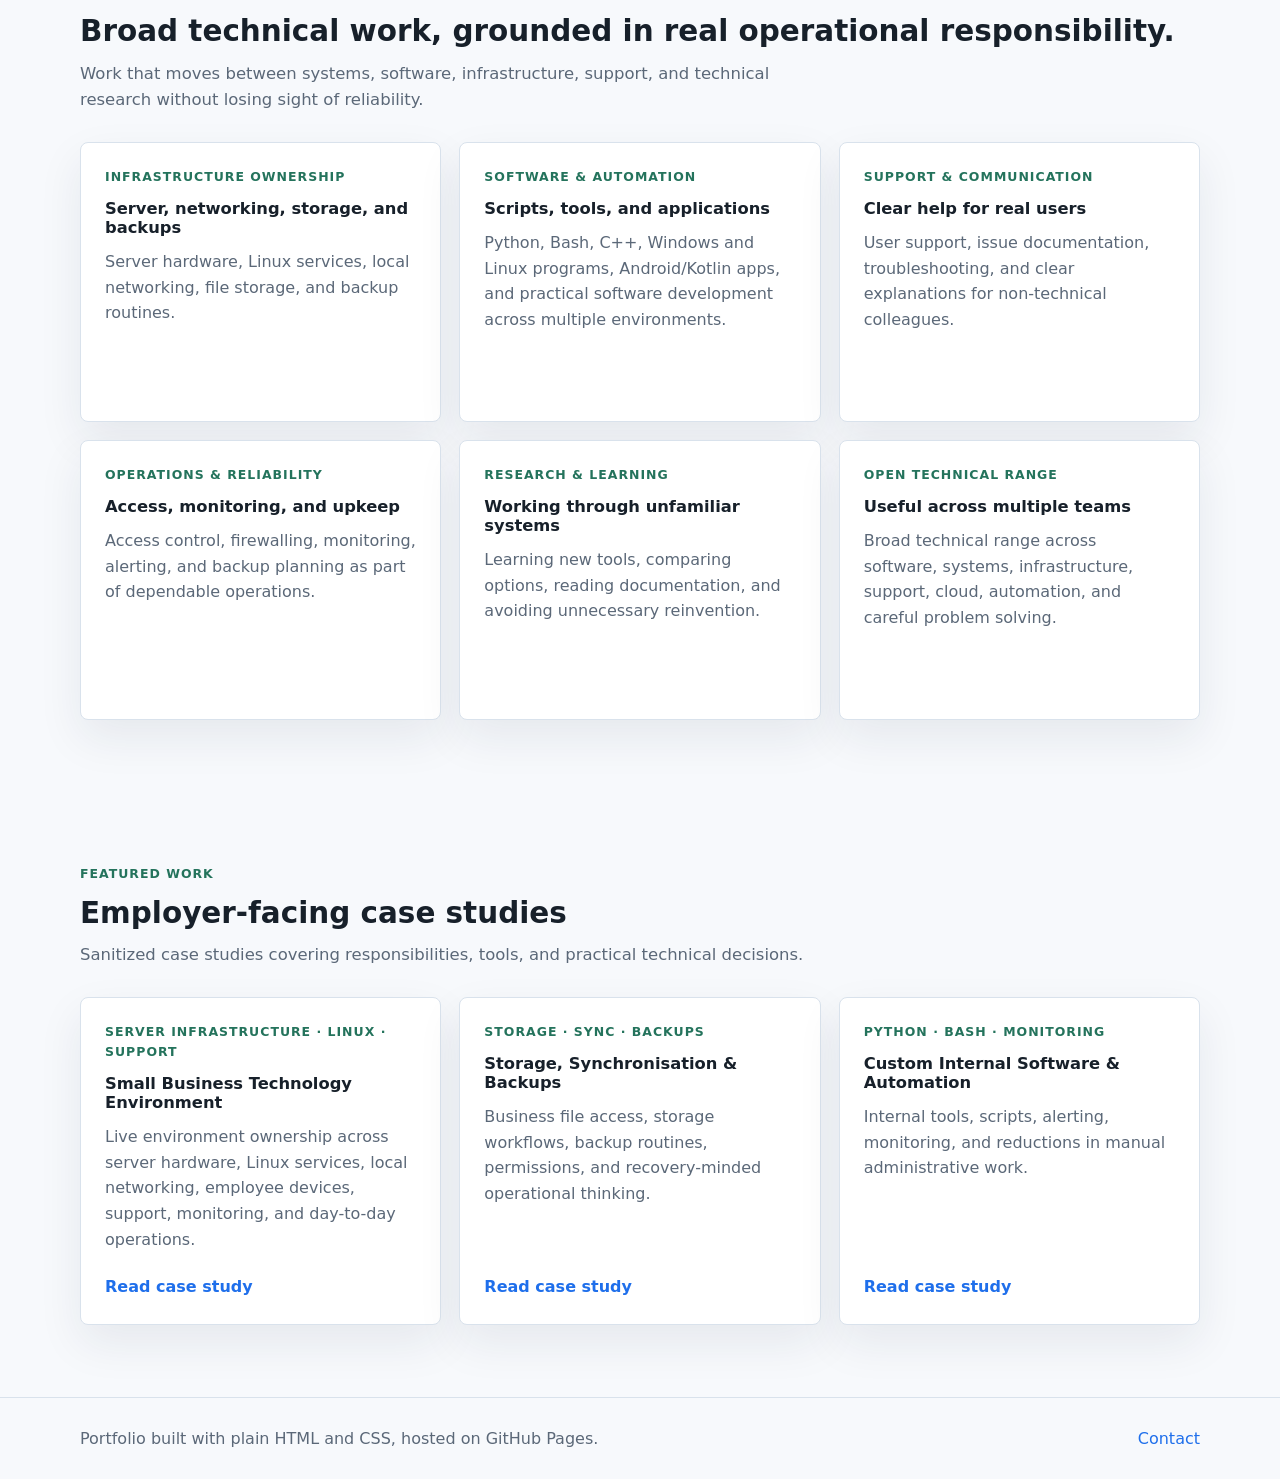
==== commit 62bddc84: "Refine profile details and add education section" ====
--- a/index.html
+++ b/index.html
@@ -26,7 +26,8 @@
         <p class="lead">
           Early-career technologist with hands-on responsibility for a live business environment:
           server hardware, Linux services, networking, backups, support, monitoring, access management,
-          cloud systems, software development, and custom internal software.
+          cloud systems, software development, and custom internal software. I work comfortably with users
+          and colleagues across technical and non-technical work.
         </p>
         <div class="actions">
           <a class="button primary" href="projects.html">View case studies</a>
@@ -48,7 +49,7 @@
       <div class="skill-grid" aria-label="Current responsibilities">
         <div class="skill-item">
           <h3>Infrastructure Ownership</h3>
-          <p>I own, configure, and maintain the main server hardware, along with Linux services, networking, storage, and backups.</p>
+          <p>I own, configure, and maintain the main server hardware and software environment, along with networking, storage, and backups.</p>
         </div>
         <div class="skill-item">
           <h3>Software & Automation</h3>
@@ -56,7 +57,7 @@
         </div>
         <div class="skill-item">
           <h3>User Support</h3>
-          <p>I support employees locally and remotely, troubleshoot issues clearly, and explain technical concepts in a way non-technical users can work with.</p>
+          <p>I support employees locally and remotely, troubleshoot issues clearly, and explain technical concepts in a way non-technical users and teammates can work with.</p>
         </div>
         <div class="skill-item">
           <h3>Operations & Reliability</h3>
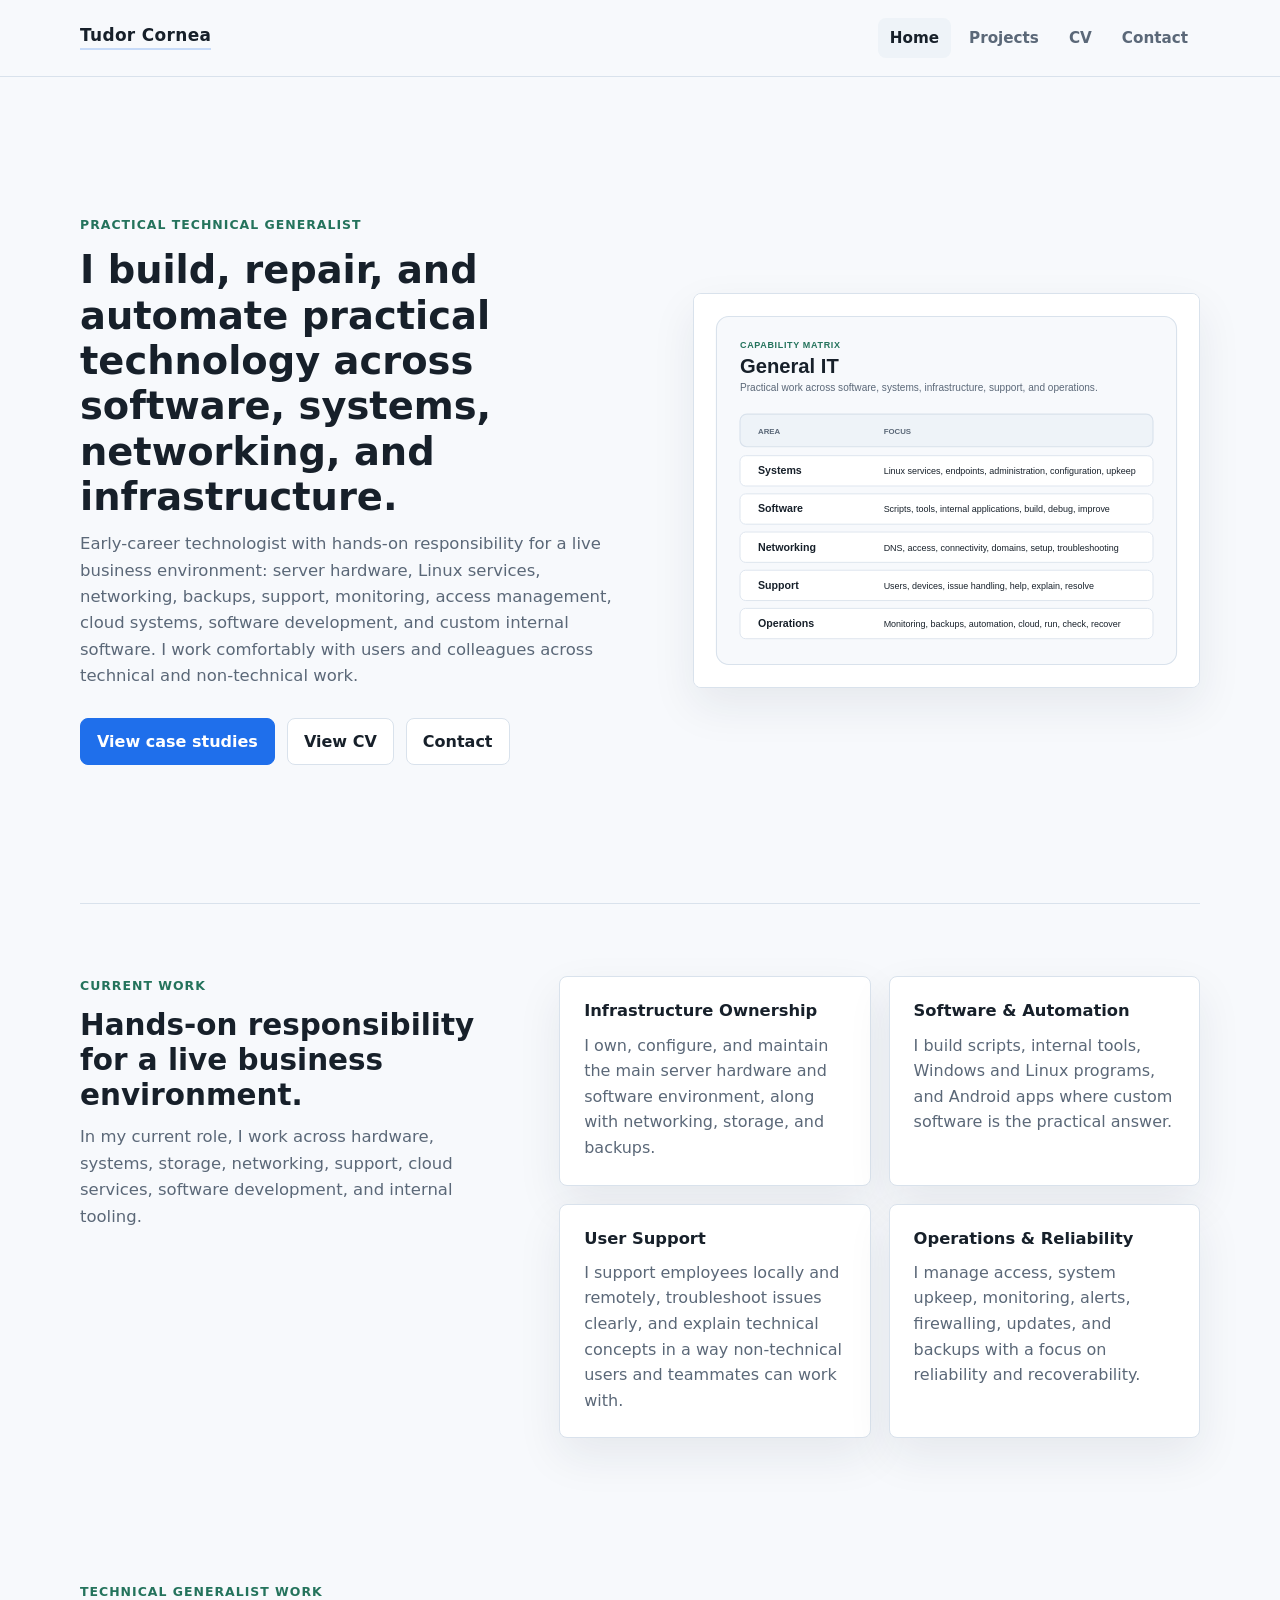
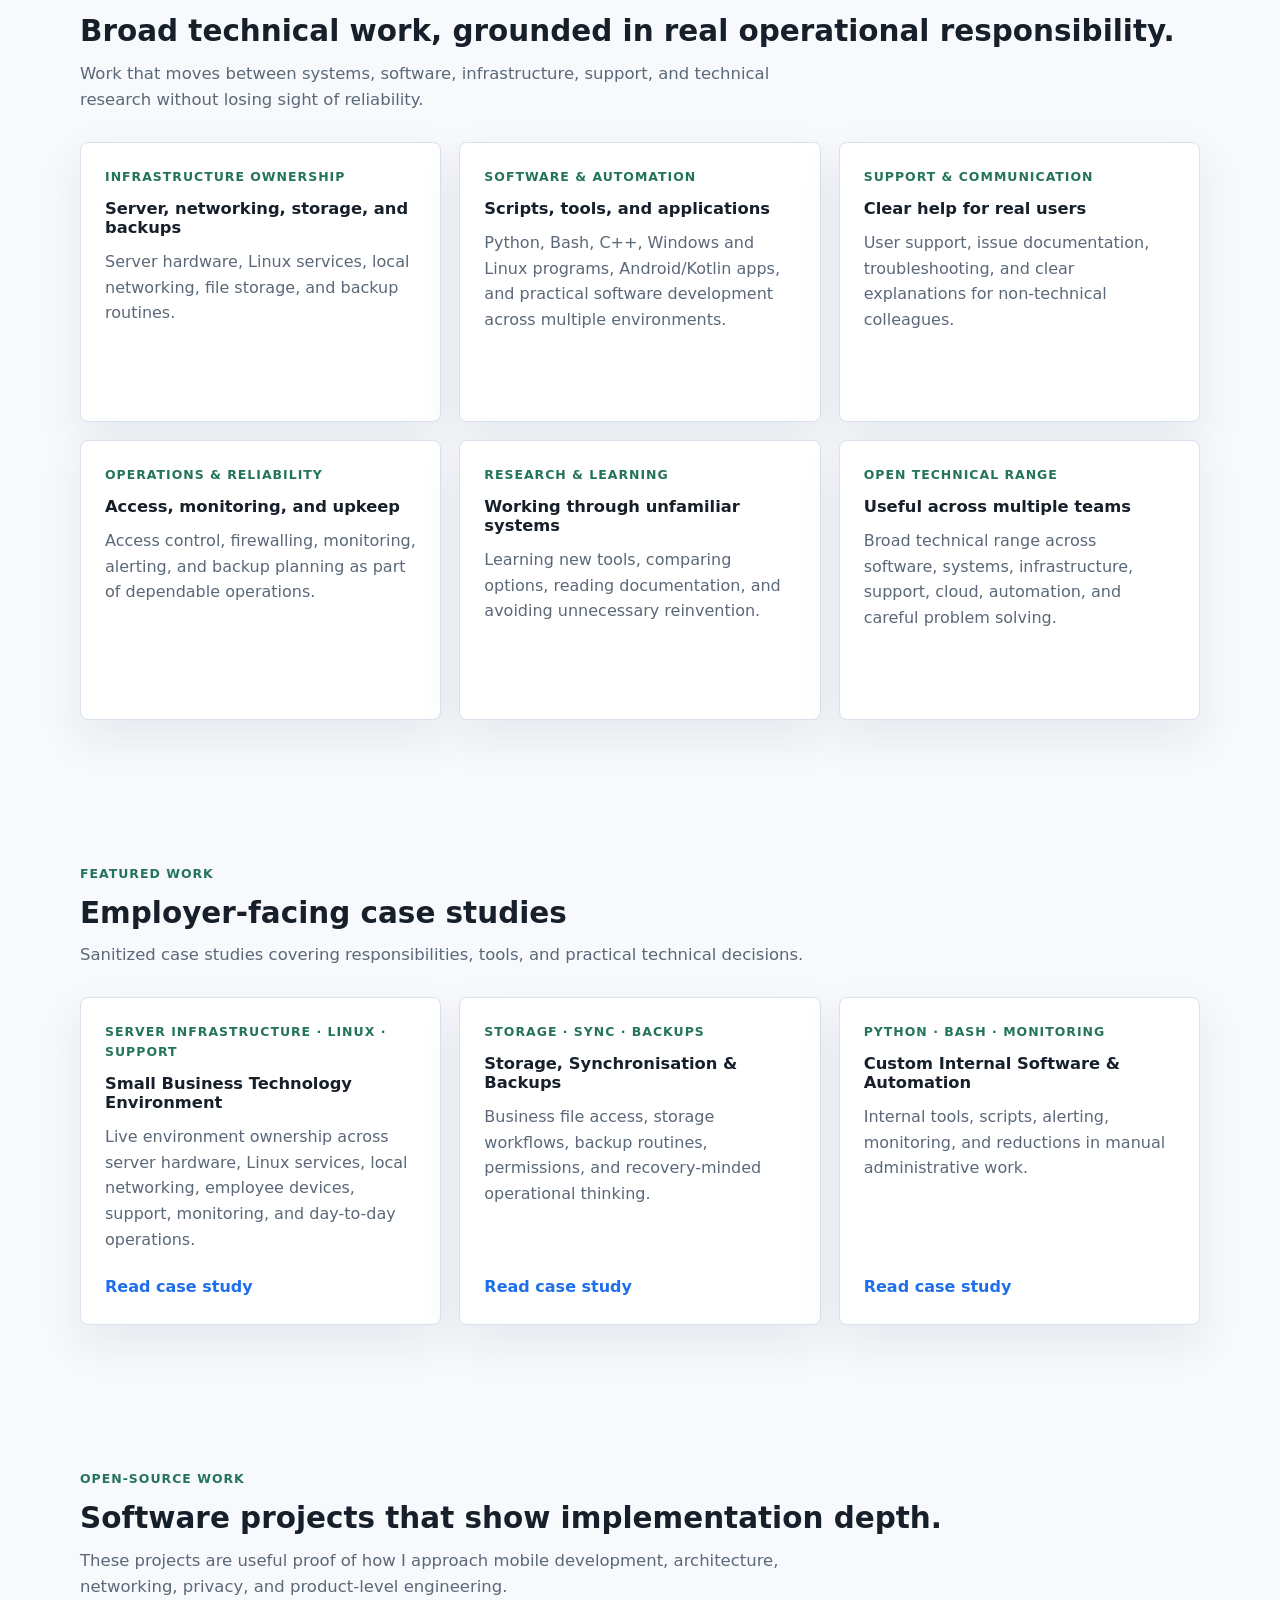
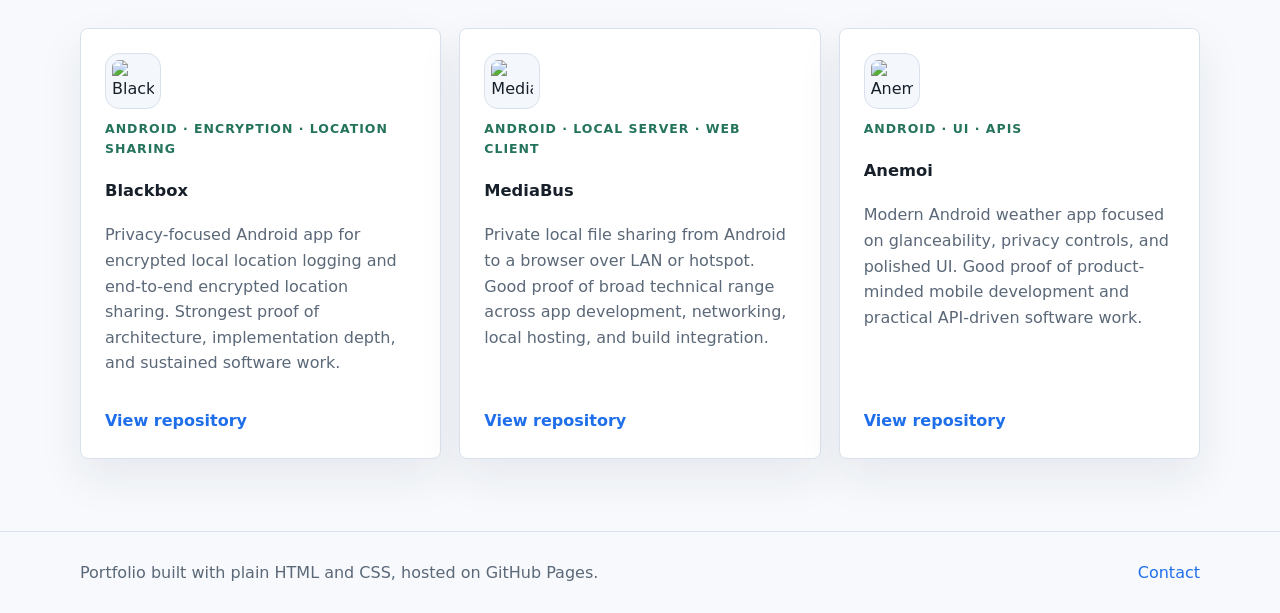
==== commit f9164dd5: "Add open-source project proof to portfolio" ====
--- a/index.html
+++ b/index.html
@@ -133,6 +133,37 @@
         </article>
       </div>
     </section>
+
+    <section class="section">
+      <div class="section-heading">
+        <p class="eyebrow">Open-Source Work</p>
+        <h2>Software projects that show implementation depth.</h2>
+        <p class="lead small-lead">These projects are useful proof of how I approach mobile development, architecture, networking, privacy, and product-level engineering.</p>
+      </div>
+      <div class="card-grid">
+        <article class="project-card repo-card">
+          <img class="repo-logo" src="https://raw.githubusercontent.com/tc3107/Blackbox/main/app/src/main/res/mipmap-xxxhdpi/ic_launcher_round.webp" alt="Blackbox logo">
+          <div class="card-meta">Android · Encryption · Location Sharing</div>
+          <h3>Blackbox</h3>
+          <p>Privacy-focused Android app for encrypted local location logging and end-to-end encrypted location sharing. Strongest proof of architecture, implementation depth, and sustained software work.</p>
+          <a href="https://github.com/tc3107/Blackbox">View repository</a>
+        </article>
+        <article class="project-card repo-card">
+          <img class="repo-logo" src="https://raw.githubusercontent.com/tc3107/MediaBus/main/docs/icon.svg" alt="MediaBus logo">
+          <div class="card-meta">Android · Local Server · Web Client</div>
+          <h3>MediaBus</h3>
+          <p>Private local file sharing from Android to a browser over LAN or hotspot. Good proof of broad technical range across app development, networking, local hosting, and build integration.</p>
+          <a href="https://github.com/tc3107/MediaBus">View repository</a>
+        </article>
+        <article class="project-card repo-card">
+          <img class="repo-logo" src="https://raw.githubusercontent.com/tc3107/Anemoi/main/assets/icon/icon.svg" alt="Anemoi logo">
+          <div class="card-meta">Android · UI · APIs</div>
+          <h3>Anemoi</h3>
+          <p>Modern Android weather app focused on glanceability, privacy controls, and polished UI. Good proof of product-minded mobile development and practical API-driven software work.</p>
+          <a href="https://github.com/tc3107/Anemoi">View repository</a>
+        </article>
+      </div>
+    </section>
   </main>
 
   <footer class="site-footer">
--- a/style.css
+++ b/style.css
@@ -63,8 +63,20 @@
 
 .brand {
   color: var(--text);
-  font-weight: 750;
+  font-size: 1.06rem;
+  font-weight: 800;
+  letter-spacing: 0.02em;
+  line-height: 1.1;
+  padding-bottom: 3px;
+  border-bottom: 2px solid rgba(31, 111, 235, 0.22);
   white-space: nowrap;
+}
+
+.brand:hover,
+.brand:focus {
+  color: var(--text);
+  text-decoration: none;
+  border-bottom-color: rgba(31, 111, 235, 0.45);
 }
 
 .site-nav {
@@ -253,6 +265,20 @@
   flex-direction: column;
 }
 
+.repo-card {
+  gap: 10px;
+}
+
+.repo-logo {
+  width: 56px;
+  height: 56px;
+  object-fit: contain;
+  border-radius: 14px;
+  background: #f4f7fb;
+  border: 1px solid var(--line);
+  padding: 6px;
+}
+
 .project-card p,
 .skill-item p,
 .contact-card p,
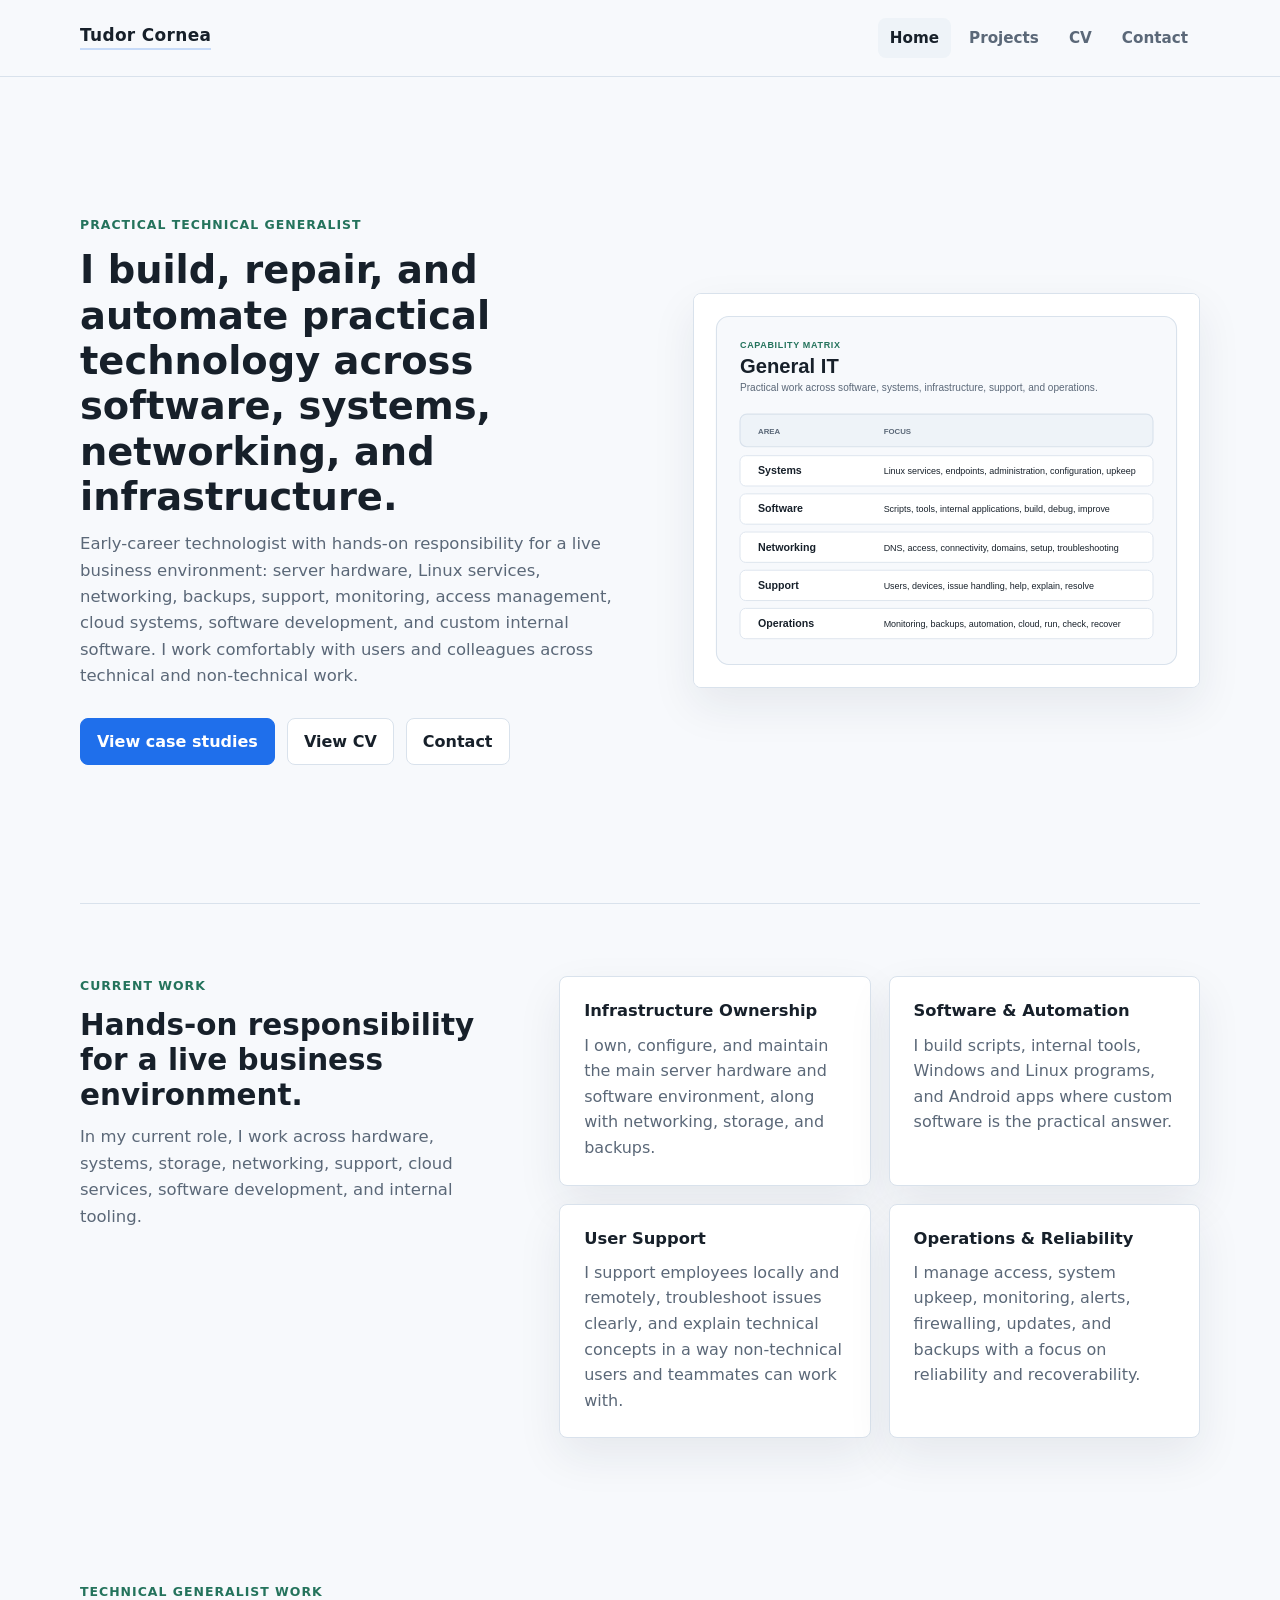
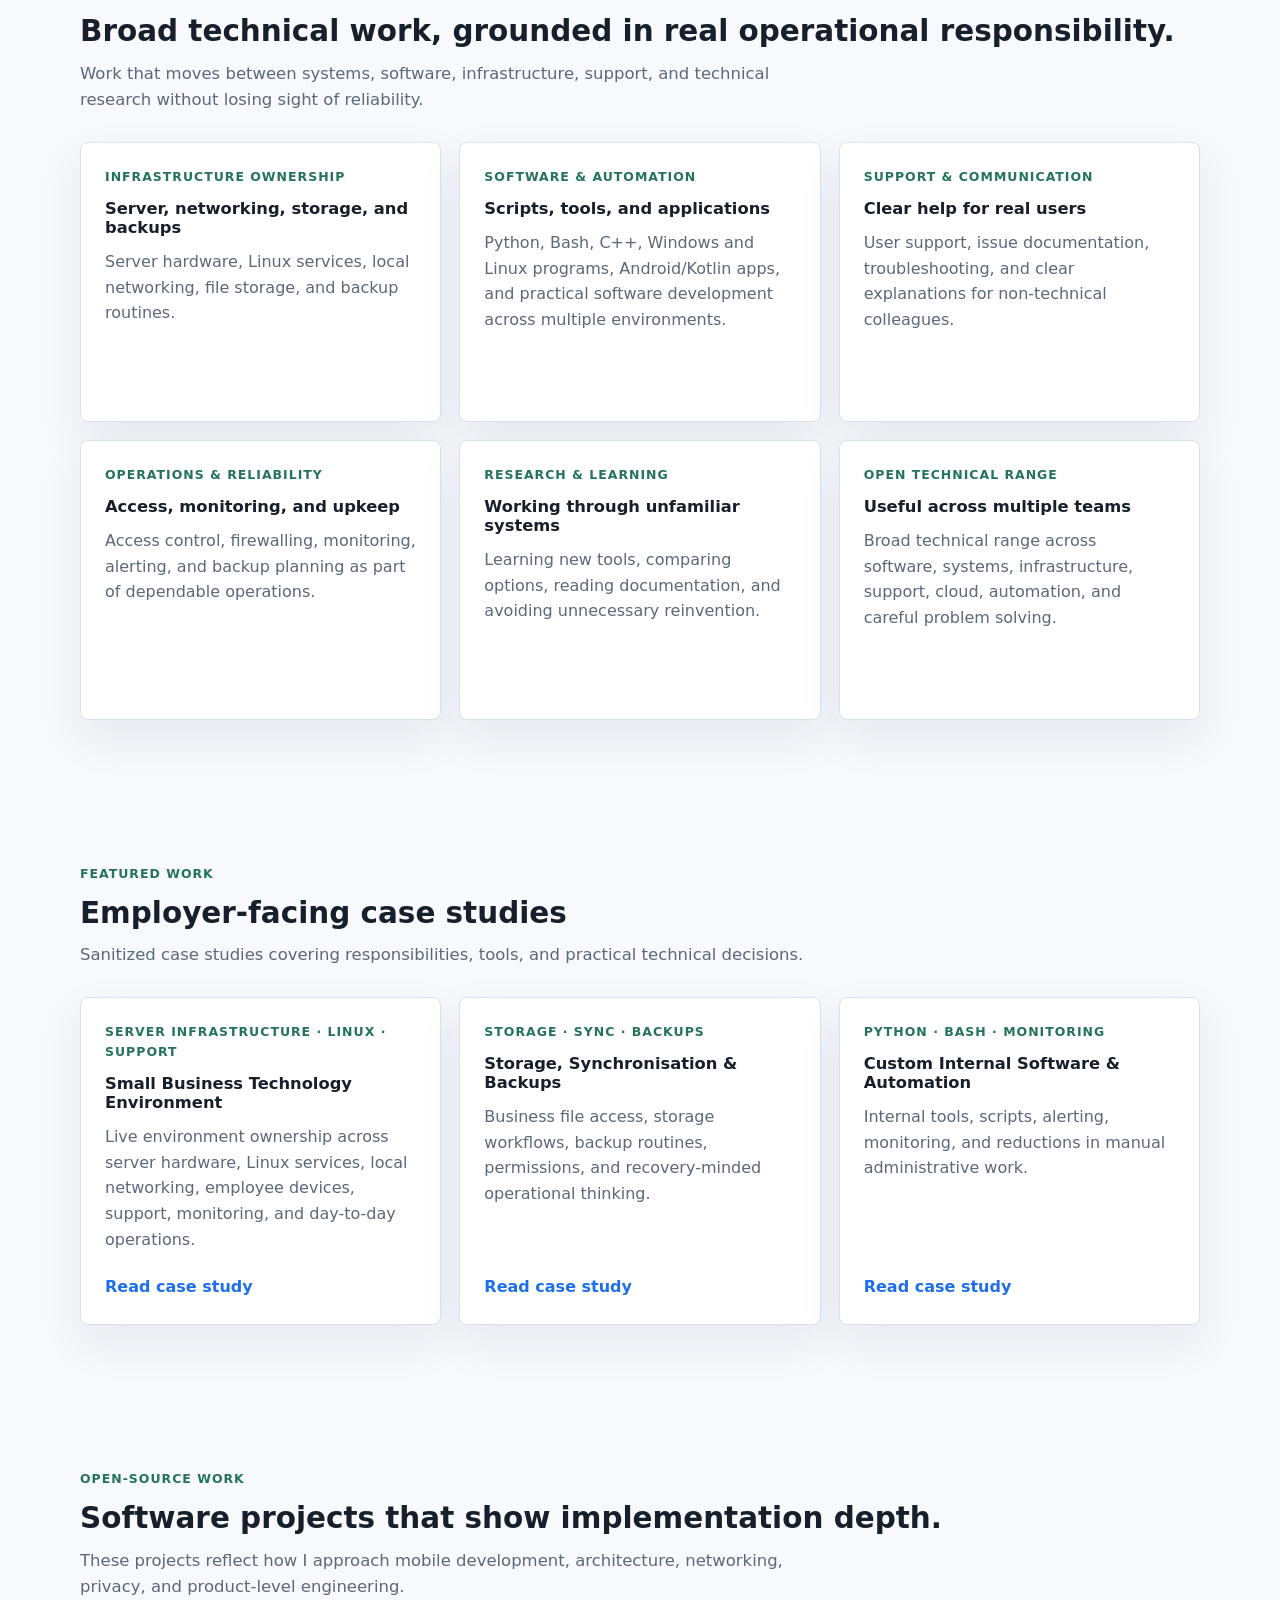
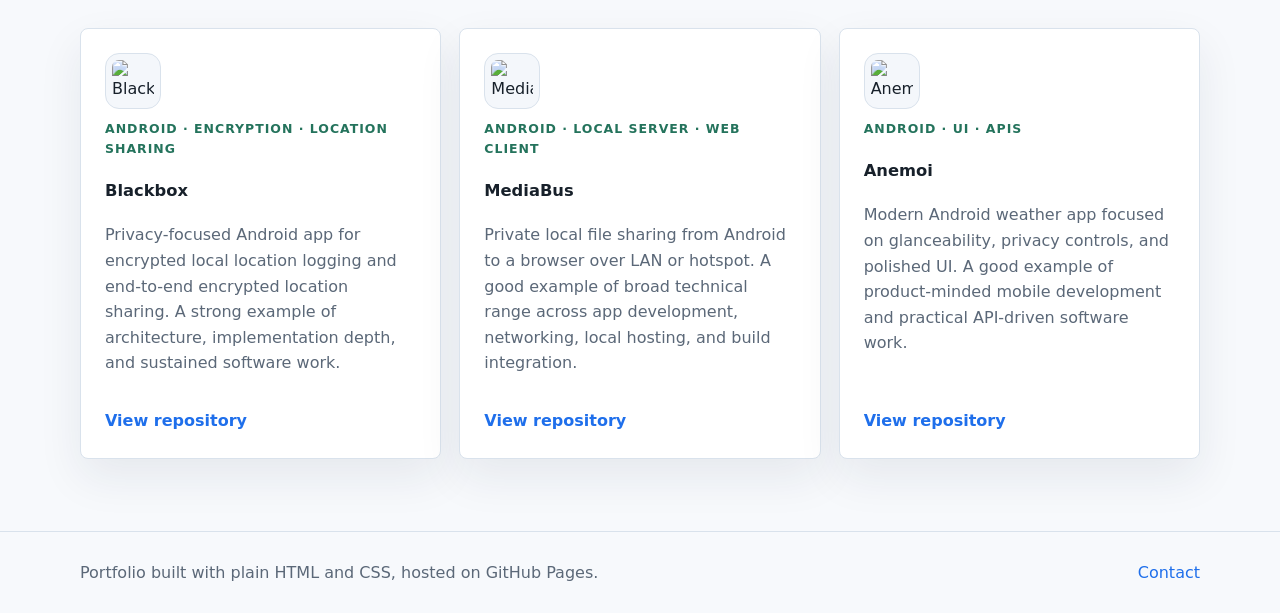
==== commit ca768d10: "Refine open-source project wording" ====
--- a/index.html
+++ b/index.html
@@ -138,28 +138,28 @@
       <div class="section-heading">
         <p class="eyebrow">Open-Source Work</p>
         <h2>Software projects that show implementation depth.</h2>
-        <p class="lead small-lead">These projects are useful proof of how I approach mobile development, architecture, networking, privacy, and product-level engineering.</p>
+        <p class="lead small-lead">These projects reflect how I approach mobile development, architecture, networking, privacy, and product-level engineering.</p>
       </div>
       <div class="card-grid">
         <article class="project-card repo-card">
           <img class="repo-logo" src="https://raw.githubusercontent.com/tc3107/Blackbox/main/app/src/main/res/mipmap-xxxhdpi/ic_launcher_round.webp" alt="Blackbox logo">
           <div class="card-meta">Android · Encryption · Location Sharing</div>
           <h3>Blackbox</h3>
-          <p>Privacy-focused Android app for encrypted local location logging and end-to-end encrypted location sharing. Strongest proof of architecture, implementation depth, and sustained software work.</p>
+          <p>Privacy-focused Android app for encrypted local location logging and end-to-end encrypted location sharing. A strong example of architecture, implementation depth, and sustained software work.</p>
           <a href="https://github.com/tc3107/Blackbox">View repository</a>
         </article>
         <article class="project-card repo-card">
           <img class="repo-logo" src="https://raw.githubusercontent.com/tc3107/MediaBus/main/docs/icon.svg" alt="MediaBus logo">
           <div class="card-meta">Android · Local Server · Web Client</div>
           <h3>MediaBus</h3>
-          <p>Private local file sharing from Android to a browser over LAN or hotspot. Good proof of broad technical range across app development, networking, local hosting, and build integration.</p>
+          <p>Private local file sharing from Android to a browser over LAN or hotspot. A good example of broad technical range across app development, networking, local hosting, and build integration.</p>
           <a href="https://github.com/tc3107/MediaBus">View repository</a>
         </article>
         <article class="project-card repo-card">
           <img class="repo-logo" src="https://raw.githubusercontent.com/tc3107/Anemoi/main/assets/icon/icon.svg" alt="Anemoi logo">
           <div class="card-meta">Android · UI · APIs</div>
           <h3>Anemoi</h3>
-          <p>Modern Android weather app focused on glanceability, privacy controls, and polished UI. Good proof of product-minded mobile development and practical API-driven software work.</p>
+          <p>Modern Android weather app focused on glanceability, privacy controls, and polished UI. A good example of product-minded mobile development and practical API-driven software work.</p>
           <a href="https://github.com/tc3107/Anemoi">View repository</a>
         </article>
       </div>
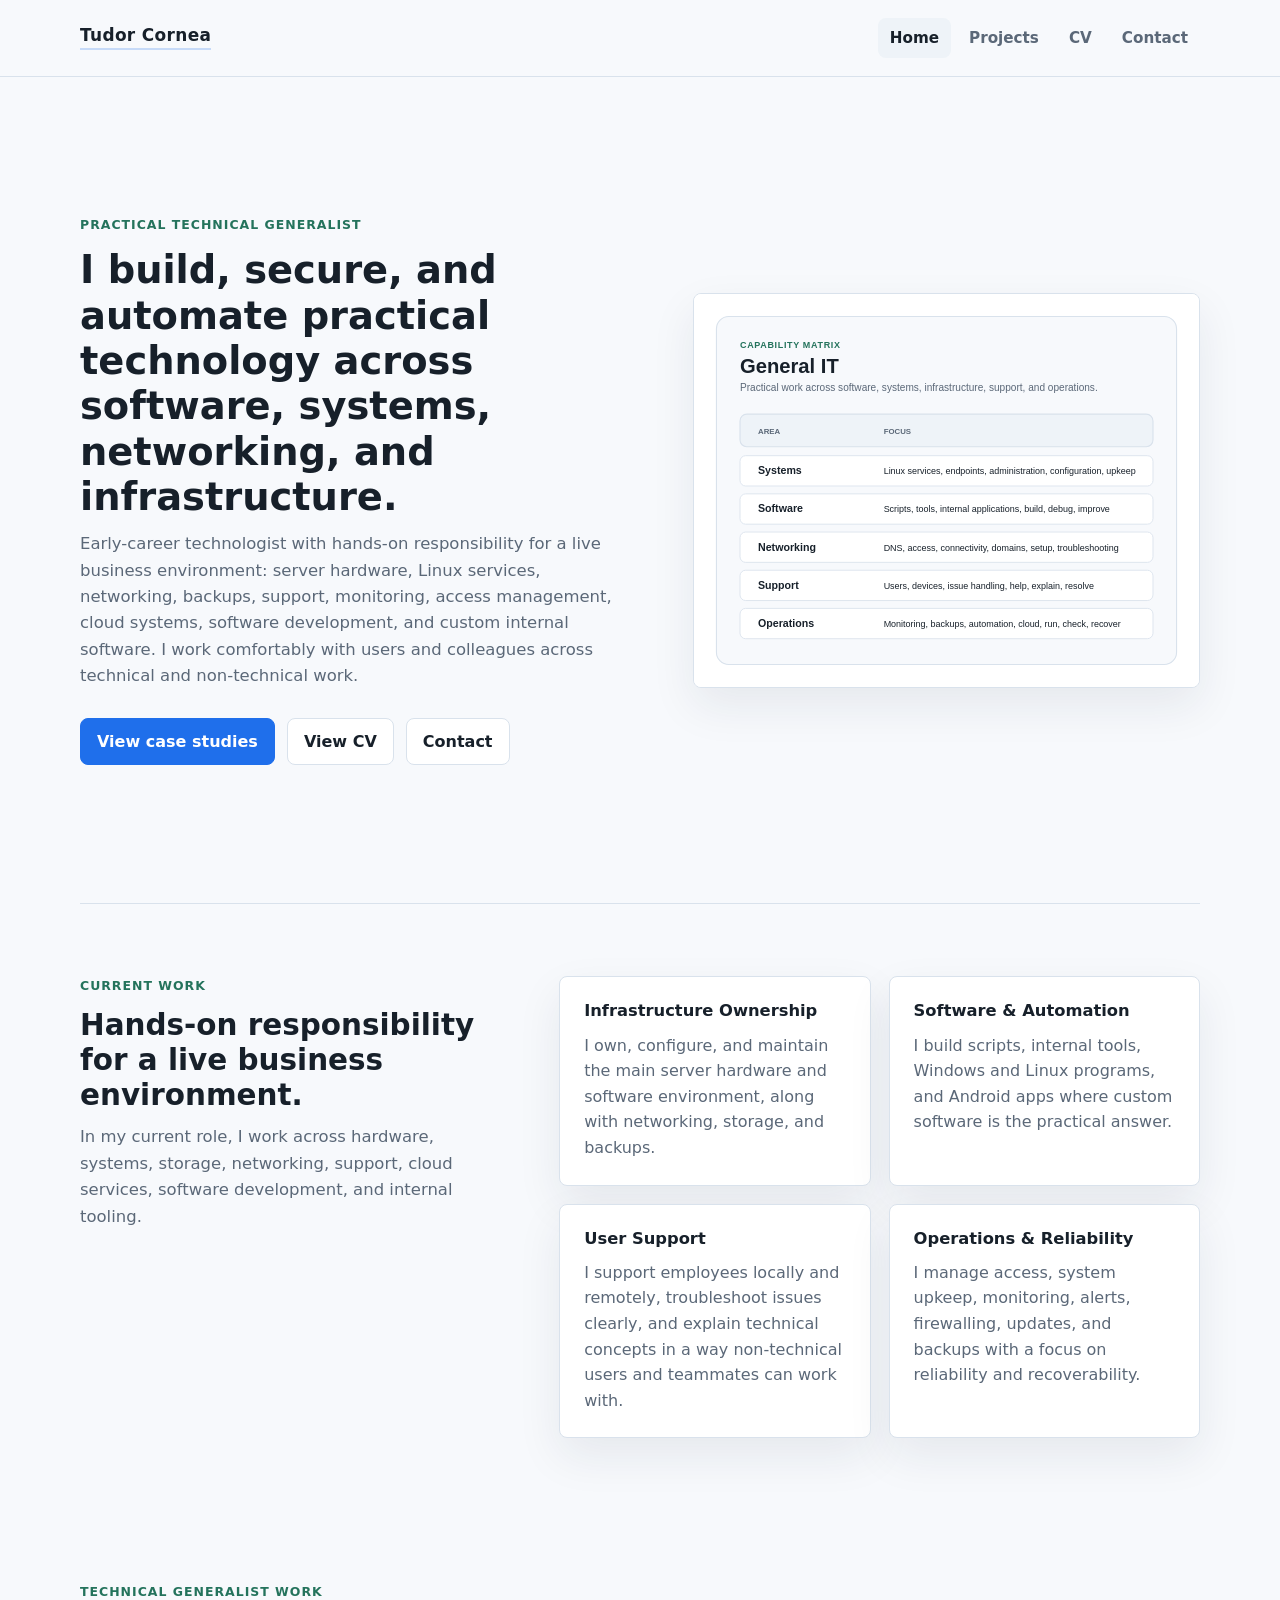
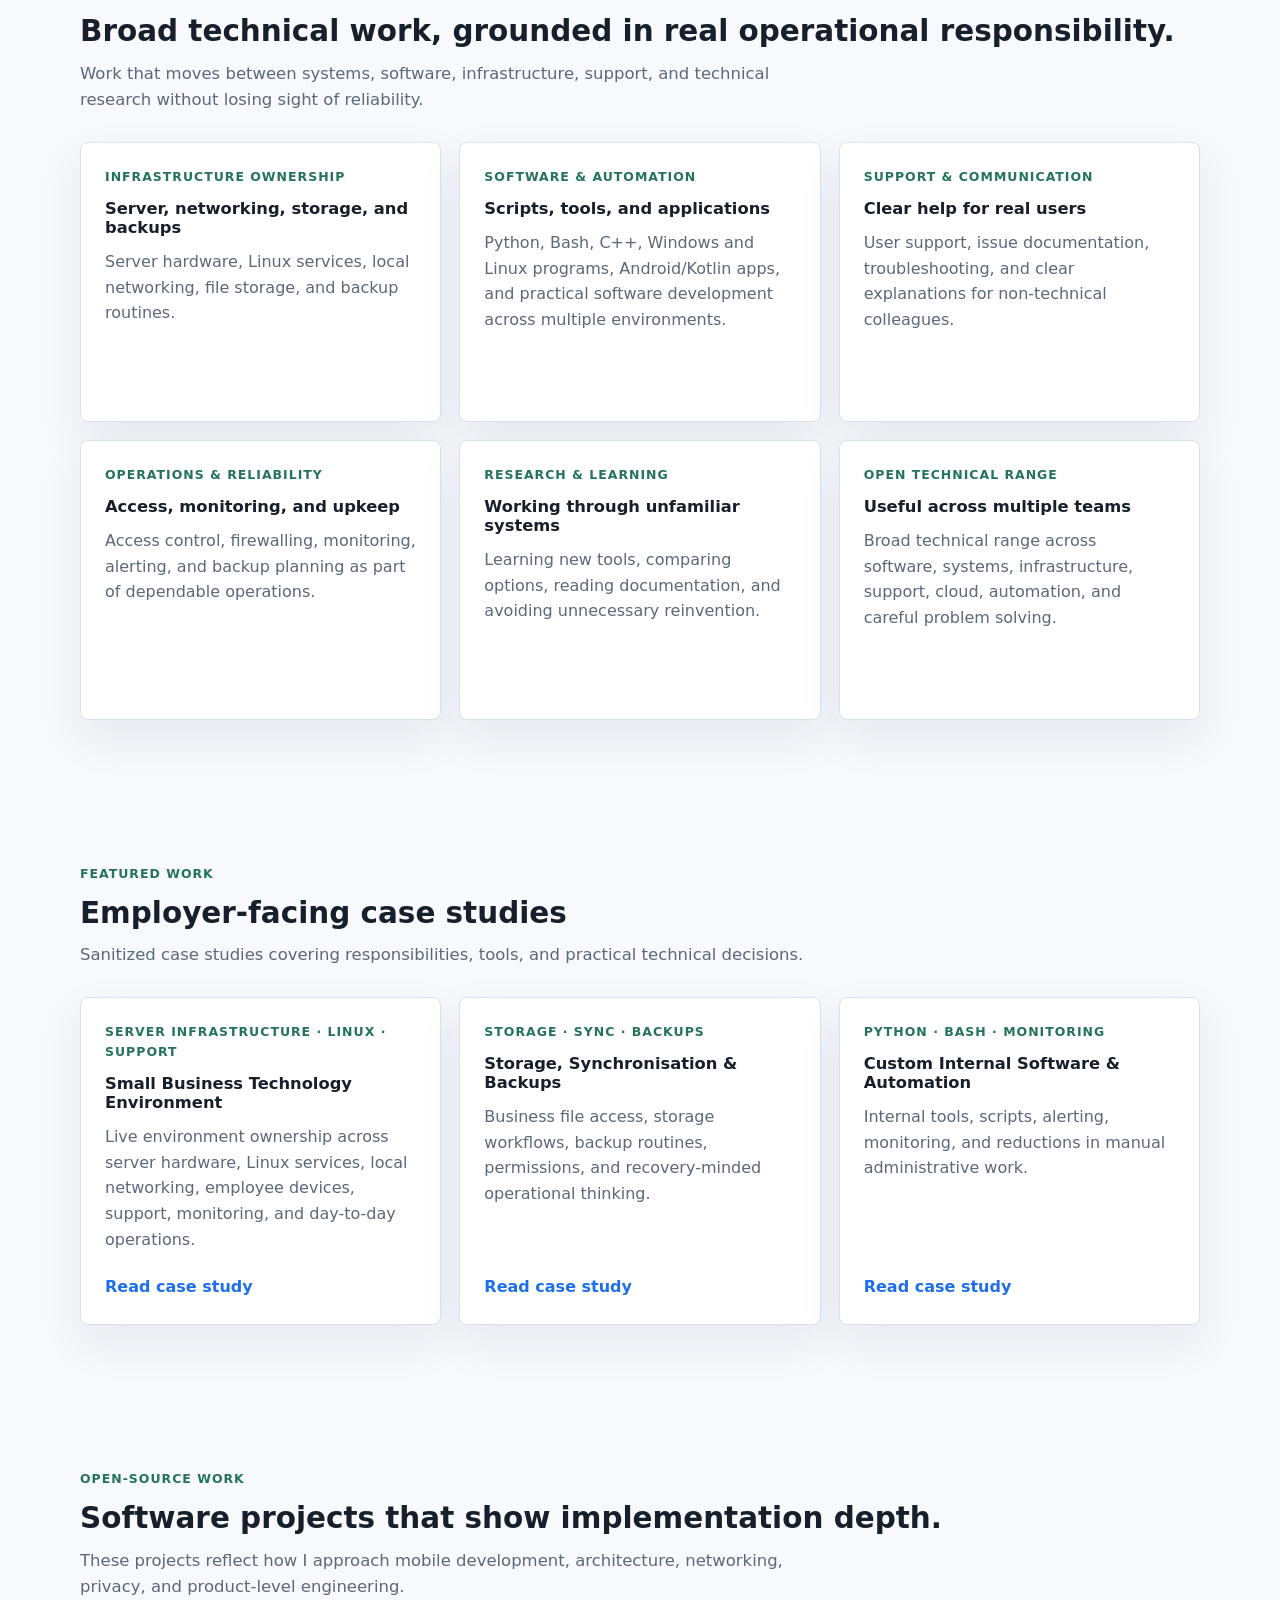
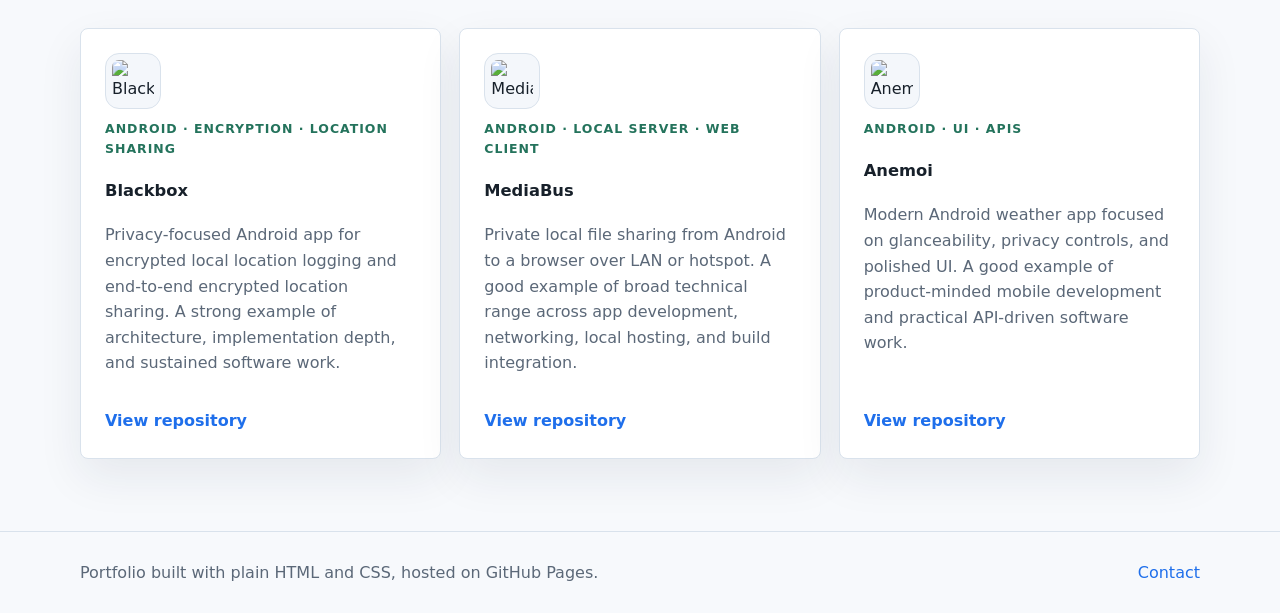
==== commit b3658d4e: "Update homepage headline wording" ====
--- a/index.html
+++ b/index.html
@@ -22,7 +22,7 @@
     <section class="hero section">
       <div class="hero-content">
         <p class="eyebrow">Practical Technical Generalist</p>
-        <h1>I build, repair, and automate practical technology across software, systems, networking, and infrastructure.</h1>
+        <h1>I build, secure, and automate practical technology across software, systems, networking, and infrastructure.</h1>
         <p class="lead">
           Early-career technologist with hands-on responsibility for a live business environment:
           server hardware, Linux services, networking, backups, support, monitoring, access management,
